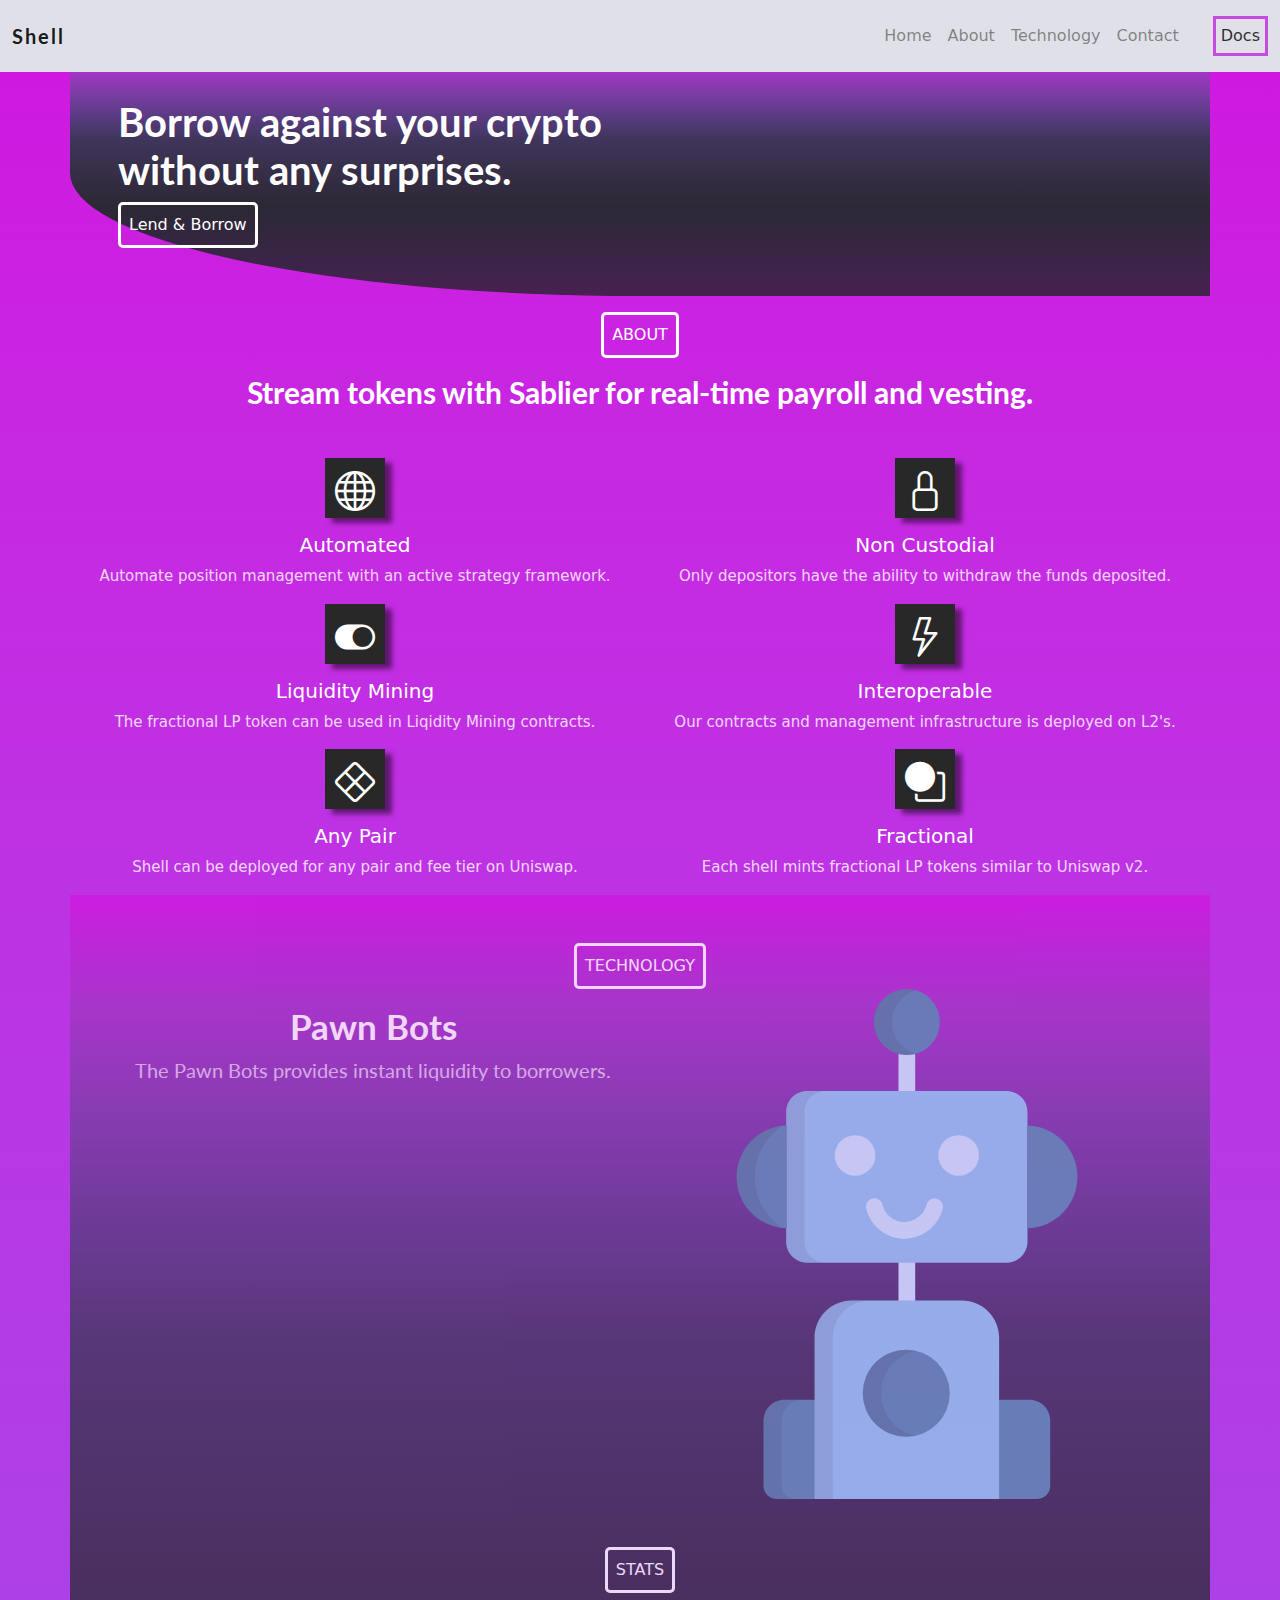
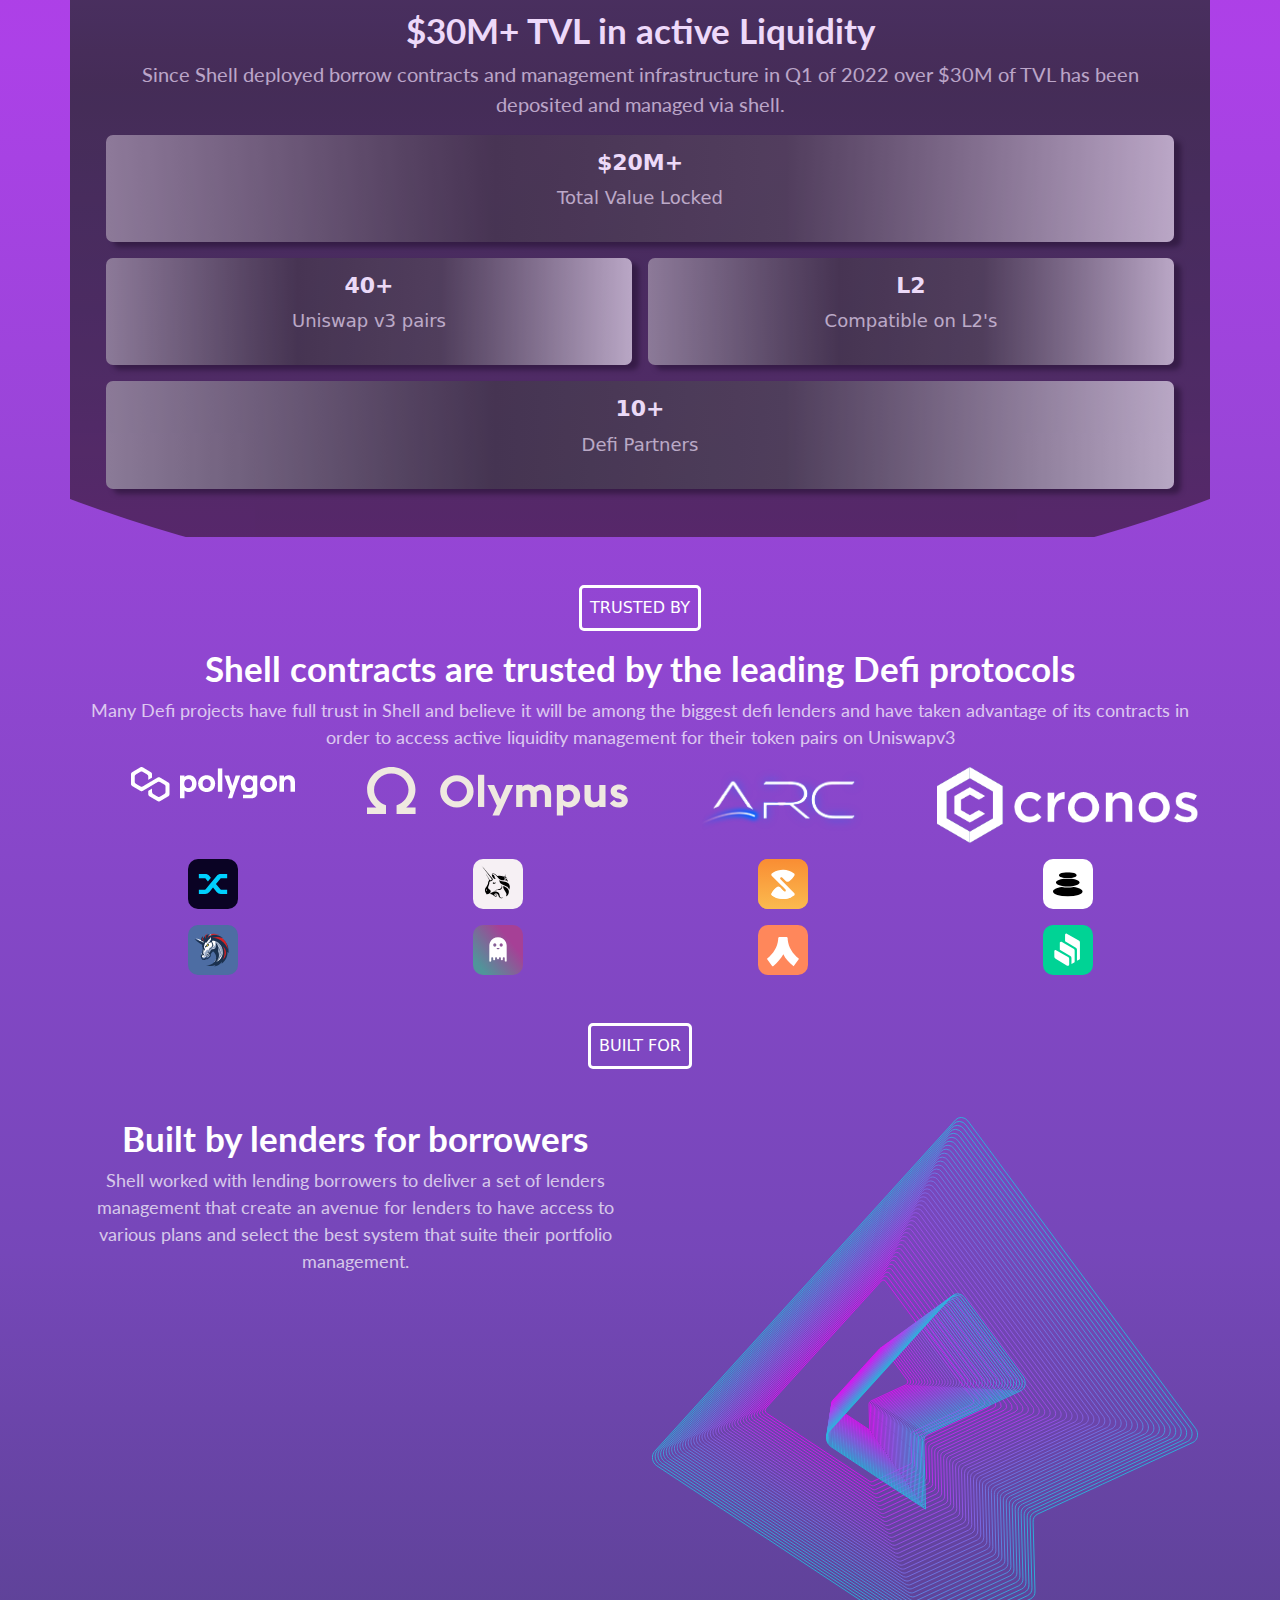
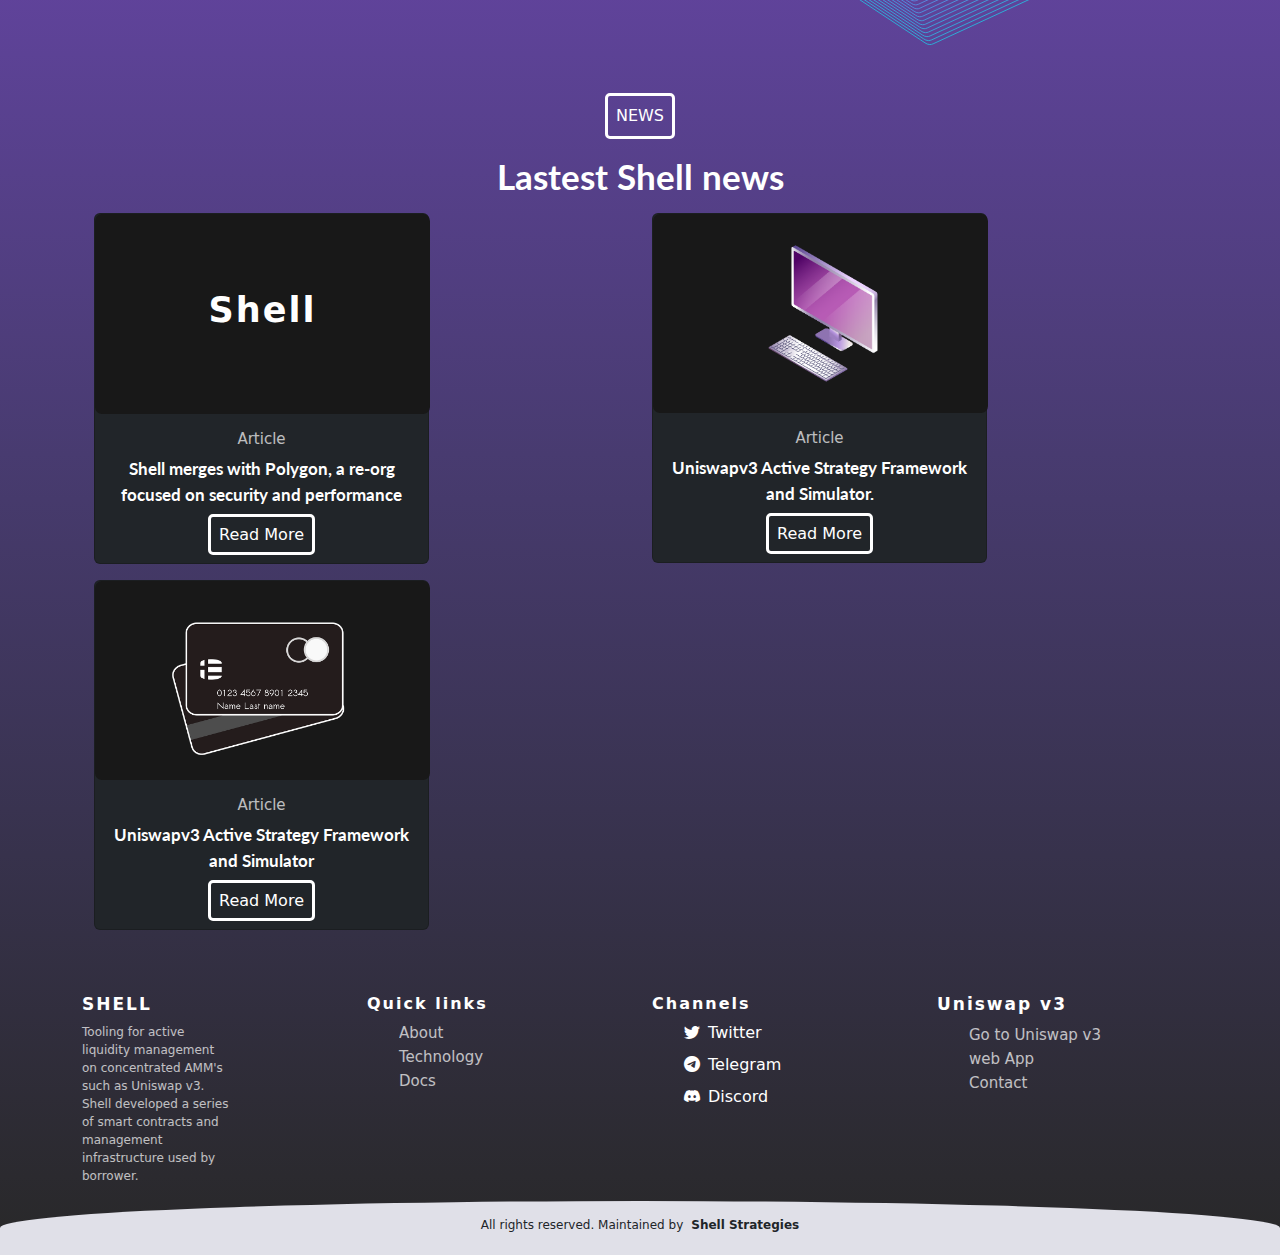
==== index.html @ eef8bdf0 "Update index.html" ====
<!DOCTYPE html>
<html lang="en">
<head>
  <meta charset="UTF-8">
  <meta http-equiv="X-UA-Compatible" content="IE=Edge">
  <meta name="viewport" content="width=device-width, initial-scale=1">

  <title>Shell</title>
  
  <!-- HTML -->
  

  <!-- Custom Styles -->
  <link rel="stylesheet" href="style.css">
  
  <link rel="stylesheet" href="bootstrap-css/bootstrap.css">
  
    <link rel="stylesheet" href="https://cdn.jsdelivr.net/npm/bootstrap-icons@1.3.0/font/bootstrap-icons.css">
  
</head>

<body>
  <!--===header===-->
  <header>
    <nav class="navbar navbar-light navbar-expand-md py-3 fixed-top" style="background-color:#E0E0E8;">
  <div class="container-fluid">
    <a class="navbar-brand" href="#">Shell</a>
    
    <button class="navbar-toggler"
    type="button" 
    data-bs-toggle="offcanvas" 
    data-bs-target="#offcanvasNavbar">
      <span class="navbar-toggler-icon"></span>
    </button>
    
    <div class="offcanvas offcanvas-end" 
    tabindex="-1" 
    id="offcanvasNavbar"
    style="opacity: 0.8;">
      
      <div class="offcanvas-header">
        <h5 class="offcanvas-title navbar-brand" 
        id="offcanvasNavbarLabel">Shell</h5>
        <button type="button" 
        class="btn-close text-reset" 
        data-bs-dismiss="offcanvas">
        </button>
      </div>
      
      <div class="offcanvas-body">
        <ul class="navbar-nav ms-auto">
          <li class="nav-item">
            <a class="nav-link" href="#home">Home</a>
          </li>
          
          <li class="nav-item">
            <a class="nav-link" href="#about">About</a>
          </li>
          
            <li class="nav-item">
            <a class="nav-link" href="#technology">Technology</a>
          </li>
          
            <li class="nav-item">
            <a class="nav-link" href="#contact">Contact</a>
          </li>
          
          <button class="btn">
          <li class="nav-item">
           <button><a href="/shell/docs.html" id="Docs">Docs</a></button>
          </li>
      </div>
    </div>
  </div>
</nav>
  </header>
  
  <!--===main==-->
  <main class="main">
    
    <!--hero section-->
    <section id="home">
  <div class="container p-5 text-white hero-section">
    <div class="row">
     <div class="col-md">
       <h1 class="hero-title">Borrow against your crypto without any surprises.</h1>
       <button class="button1">Lend & Borrow</button>
     </div>
      
      <div class="col-md">
     <img class="img-fluid"src="./images/globe.gif" alt="">
      </div>
    </div>
  </div>
  </section>
  
  <!--about-->
  <section id="about">
    <div class="container mt-3 text-white text-center  about">
      <div class="d-flex align-item-center justify-content-center">
      <button class="button1">ABOUT</button>
      </div>
      <h2 class="about-title mt-3 mb-5">Stream tokens with Sablier for real-time payroll and vesting.</h2>
      
      <div class="row">
        <div class="col icon-holder">
          <div class="icon">
       <i class="bi bi-globe h1"></i>
       </div>
       <h2>Automated</h2>
       <p>Automate position management with an active strategy framework.</p>
        </div>
        
       <div class="col icon-holder">
          <div class="icon">
       <i class="bi bi-lock h1"></i>
       </div>
       <h2>Non Custodial</h2>
       <p>Only depositors have the ability to withdraw the funds deposited.</p>
        </div>
      </div>
      
         <div class="row">
        <div class="col icon-holder">
          <div class="icon">
     <i class="bi bi-toggle-on h1"></i>
       </div>
       
       <h2>Liquidity Mining</h2>
       <p>The fractional LP token can be used in Liqidity Mining contracts.</p>
        </div>
        
       <div class="col icon-holder">
          <div class="icon">
       <i class="bi bi-lightning h1"></i>
       </div>
       <h2>Interoperable</h2>
       <p>Our contracts and management infrastructure is deployed on L2's.</p>
        </div>
      </div>
      
         <div class="row">
        <div class="col icon-holder">
          <div class="icon">
      <i class="bi bi-x-diamond h1"></i>
       </div>
       <h2>Any Pair</h2>
       <p>Shell can be deployed for any pair and fee tier on Uniswap.</p>
        </div>
        
       <div class="col icon-holder">
          <div class="icon">
    <i class="bi bi-circle-square h1"></i>
       </div>
       <h2>Fractional</h2>
       <p>Each shell mints fractional LP tokens similar to Uniswap v2.</p>
        </div>
      </div>
    </div>
  </section>
  
  <!--technology-->
  <section id="technology">
    <div class="container technology text-white text-mt-3 p-5 text-center">
       <div class="d-flex align-item-center justify-content-center">
      <button class="button1">TECHNOLOGY</button>
      </div>
      
      <div class="row d-md-flex align-items-start justify-content-between">
        <div class="col-md mt-3">
      <h2>Pawn Bots</h2>
      <p>The Pawn Bots provides instant liquidity to borrowers.</p>
      </div>
      
      <div class="col-md img-holder">
      <img class="img-fluid img"src="./images/robot-svgrepo-com.svg" alt="">
      </div>
    </div>
    
    <div class="d-flex align-item-center justify-content-center mt-5">
      <button class="button1">STATS</button>
      </div>
      
    <h2 class="text-center pt-3">$30M+ TVL in active Liquidity</h2>
    <p class="text-center stats-detail">Since Shell deployed borrow contracts and management infrastructure in Q1 of 2022 over $30M of TVL has been deposited and managed via shell.</p>
    
    <div class="row text-center">
      <div class="col box mb-3">
       <h3>$20M+</h3> 
       <p>Total Value Locked</p>
      </div>
    </div>
    
       <div class="row">
      <div class="col box me-3">
       <h3>40+</h3> 
       <p>Uniswap v3 pairs</p>
      </div>
      
      <div class="col box">
       <h3>L2</h3> 
       <p>Compatible on L2's</p>
      </div>
    </div>
    
      <div class="row text-center">
      <div class="col box mt-3">
       <h3>10+</h3> 
       <p>Defi Partners</p>
      </div>
    </div>
    </div>
  </section>
  
  <!--trustee section-->
  <section>
     <div class="container text-white text-center sponsor">
           <div class="d-flex align-item-center justify-content-center mt-5 mb-3">
      <button class="button1">TRUSTED BY</button>
      </div>
      
      <h2>Shell contracts are trusted by the leading Defi protocols</h2>
    <p>Many Defi projects have full trust in Shell and believe it will be among the biggest defi lenders and have taken advantage of its contracts in order to access active liquidity management for their token pairs on Uniswapv3</p>
    
    <div class="row d-flex align-items-start justify-content-between line-1"
    style="white-space:nowrap">
      <div class="col">
        <img  class="img-fluid" src="./assets/polygon.png" alt="">
      </div>
      
      <div class="col">
        <img  class="img-fluid" src="./assets/6222303d9950a5468873392c_logo.svg" alt="">
      </div>
      
      <div class="col">
        <img  class="img-fluid" src="./assets/arc-logo.png" alt="">
      </div>
      
      <div class="col">
        <img  class="img-fluid" src="./assets/cronos.png" alt="">
      </div>
    </div>
   
      
  <div class="row d-flex align-items-start justify-content-between mt-3 line-2"
    style="white-space:nowrap">
      <div class="col">
        <img  class="img-fluid" src="./assets2/synthetix.c95bbf04.svg" alt="" style="width: 50px;">
      </div>
      
      <div class="col">
        <img  class="img-fluid" src="./assets2/uniswap.0dd74bdc.svg" alt="" style="width: 50px;">
      </div>
      
      <div class="col">
        <img  class="img-fluid" src="./assets2/sablier.9f9cd144.svg" alt="" style="width:50px;">
      </div>
      
      <div class="col">
        <img src="./assets2/balancer.b8010493.svg" class="img-fluid" alt="" style="width: 50px;">
      </div>
    </div>
   
     <div class="row d-flex align-items-start justify-content-between mt-3 line-3"
    style="white-space:nowrap">
      <div class="col">
        <img  class="img-fluid" src="./assets2/1inch.2ad4a6af.svg" alt="" style="width: 50px;">
      </div>
      
      <div class="col">
        <img  class="img-fluid" src="./assets2/aave.b7379284.svg" alt="" style="width: 50px;">
      </div>
      
      <div class="col">
        <img  class="img-fluid" src="./assets2/argent.a43a08f9.svg" alt="" style="width:50px;">
      </div>
      
      <div class="col">
        <img src="./assets2/compound.05f6a069.svg" class="img-fluid" alt="" style="width: 50px;">
      </div>
    </div>
    </div>
  </section>
  
  <!--built for section-->
  <section>
    <div class="container built text-white text-center">
       <div class="d-flex align-item-center justify-content-center mt-5 mb-3">
      <button class="button1">BUILT FOR</button>
      </div>
      <div class="row mt-5 d-flex align-items-start justify-content-between">
        <div class="col-md">
      <h2> Built by lenders for borrowers</h2>
      <p>Shell worked with lending borrowers to deliver a set of lenders management that create an avenue for lenders to have access to various plans and select the best system that suite their portfolio management.</p>
      </div>
      
      <div class="col-md">
      <img class="img-fluid" src="./images/about.svg" alt="">
    </div>
    </div>
    
       <div class="d-flex align-item-center justify-content-center mt-5">
      <button class="button1">NEWS</button>
      </div>
      
        <h2 class="mt-3 mb-3 text-center">Lastest Shell news</h2>
        
      <div class="row text-center text-white mx-auto">
        
        <div class="col-md">
    <div class="card bg-dark me-3 mb-3">
  <span class="text-center">Shell</span>
  <div class="card-body">
    <h5 class="card-title" style="opacity:0.7; font-size: 15px;">Article</h5>
    <p class="card-text" style="opacity:1; font-weight:bold; font-size: 17px;">Shell merges with Polygon, a re-org focused on security and performance</p>
    <a href="#!" class="button1" style="text-decoration:none; margin-bottom: 10px;">Read More</a>
  </div>
</div>
</div>

<div class="col-md">
<div class="card bg-dark me-3 mb-3">
  <div class="img-holder1">
  <img src="./images/—Pngtree—stereo style desktop computer office_4023579.png" class="card-img-top" alt="Fissure in Sandstone"/>
  </div>
 <div class="card-body">
      <h5 class="card-title" style="opacity:0.7; font-size: 15px;">Article</h5>
      <p class="card-text" style="opacity:1; font-weight:bold; font-size: 17px;">Uniswapv3 Active Strategy Framework and Simulator.</p>
      <a href="#!" class="button1" style="text-decoration:none; margin-bottom: 10px;">Read More</a>
  </div>
</div>
</div>

<div class="col-md">
<div class="card bg-dark me-3 mb-3">
  <div class="img-holder1">
  <img src="./images/pnghut_debit-card-ethereum-credit-cryptocurrency-bitcoin-atm.png" class="card-img-top" alt="Fissure in Sandstone"/>
  </div>
 <div class="card-body">
      <h5 class="card-title" style="opacity:0.7; font-size: 15px;">Article</h5>
      <p class="card-text" style="opacity:1; font-weight:bold; font-size: 17px;">Uniswapv3 Active Strategy Framework and Simulator</p>
      <a href="#!" class="button1" style="text-decoration:none; margin-bottom: 10px;">Read More</a>
  </div>
</div>
</div>
</div>
    </div>
  </section>
  
  <!--contact-->
 <section>
   <div class="container mt-5 contact text-white">
   <div class="row d-flex align-items-start justify-content-between"
    style="white-space:nowrap">
     
      <div class="col">
        <h3>SHELL</h3>
        <p>Tooling for active liquidity management on concentrated AMM's such as Uniswap v3.<br>Shell developed a series of smart contracts and management infrastructure used by borrower.</p>
      </div>
      
      <div class="col">
        <h3 id="link-title"> Quick links</h3>
        <ul>
          <li><a href="#about">About</a></li>
            <li><a href="#technology">Technology</a></li>
              <li><a href="/shell/docs.html">Docs</a></li>
        </ul>
      </div>
      
      <div class="col">
        <h3 id="link-title">Channels</h3>
        <ul>
          <li class="mb-2"><i class="bi bi-twitter pe-2"></i>Twitter</li>
        <li class="mb-2"><i class="bi bi-telegram pe-2"></i>Telegram</li>
        <li><i class="bi bi-discord pe-2"></i>Discord</li>
        </ul>
      </div>
      
      <div class="col">
        <h3>Uniswap v3</h3>
        <ul>
          <li><a href="https://app.uniswap.org/">Go to Uniswap v3</a></li>
          <li><a href="/shell/index.html">web App</a></li>
          <li><a href="#contact">Contact</a></li>
        </ul>
      </div>
    </div>
    </div>
   </section>
 
 <!--footer-->
 <footer>
   <div class="container-fluid pattern">
     <div class="pattern-details">
     <p>All rights reserved. Maintained by<strong class="ps-2">Shell Strategies</strong></p>
   </div>
   </div>
 </footer>
  
  
  </main>
  <!-- Project -->
  <script src="bootstrap-js/bootstrap.js"></script>
</body>
</html>
---- style.css ----
@import url('https://fonts.googleapis.com/css2?family=Lato:wght@100;300;400;700&family=Poppins:ital,wght@0,200;0,300;0,400;0,500;0,600;0,700;0,800;1,100;1,200;1,300;1,400;1,500;1,600;1,700;1,800&family=Source+Sans+Pro:ital,wght@0,200;0,300;0,400;0,700;1,200;1,300;1,400;1,600;1,700&display=swap');

html, body{
    overflow-x:hidden;
    width:100%;
    margin:0;
    padding:0;
    }

body {
    font-size: 15pt;
    font-family: 'Lato' sans-serif;
}

*{
  margin: 0;
  padding: 0;
  box-sizing: border-box;
}

/*header*/
.navbar-brand{
  font-size: 60px;
  font-weight: bolder;
  font-family: 'Lato';
  letter-spacing: 2px;
  
}

button{
  padding: 5px;
  border: none;
  border:3px solid #C028E0;
  background-color: transparent;
  color: black;
}

button >a{
  color: black;
  text-decoration: none;
}


button:hover{
  background-color: #C028E0;
  color: white;
}

button > a:hover{
  color: white;
}

.main{
  background-image: linear-gradient(to bottom, #d018e0, #c728e2, #be32e4, #b53ae6, #ac41e7, #9945d8, #8747c9, #7647b9, #5c4295, #483b70, #37324c, #282828);
  height: 100%;
  width: 100%;
  margin-top:50px;
}

/*hero-section*/
.hero-section {
 background-image: linear-gradient(to top, #482050, #3f244b, #372644, #31273d, #2c2834, #332c41, #39314e, #40355b, #593b81, #7a3da4, #a236c4, #d018e0);
 border-bottom-left-radius: 50%;
}

.hero-title {
  font-size: 40px;
  font-weight: bolder;
  font-family: 'Lato';
}

.button1{
  padding: 8px;
  border: none;
  border:3px solid white;
  border-radius: 5px;
  background-color: transparent;
  color: white;
}

.button1:hover{
  background-color: #C028E0;
  color: white;
}

/*about*/
.about-title {
  font-size: 30px;
  font-weight: bold;
  font-family: 'Lato';
}

.icon{
  background-color: #282828;
  box-shadow: 7px 5px 5px rgba(0, 0, 0, 0.5);
  height: 60px;
  width: 60px;
  padding: 10px;
  margin: 0 auto;
}

.icon-holder h2{
  font-family: inherit;
  font-size: 20px;
  padding-top: 15px;
}

.icon-holder p{
  font-family: inherit;
  font-size: 15px;
  opacity: 0.8;
}

/*technology*/
.technology{
  background-image: linear-gradient(to top, #482050, #3f244b, #372644, #31273d, #2c2834, #332c41, #39314e, #40355b, #593b81, #7a3da4, #a236c4, #d018e0);
  opacity: 0.8;
  clip-path: ellipse(100% 60% at 50% 45%);
}

.technology h2{
  font-size: 35px;
  font-weight: bold;
  font-family: 'Lato';
}

.technology p{
  font-size: 20px;
  font-weight: 400;
  font-family: 'Lato';
  opacity: 0.7;
} 

.img{
  animation: left-to-right 1s ease-in-out forwards infinite alternate 3s; 
}

@keyframes left-to-right{
  0%{
    transform: translateX(20%);
  }
  50%{
    transform: translateX(20%) translateY(20px);
  }
  
  100%{
    opacity: 0.3;
  }
}

.box{
  background-image: linear-gradient(to right, #888888, #717171, #5b5b5b, #454545, #313131, #353535, #393939, #3d3d3d, #5b5b5b, #7b7b7b, #9d9d9d, #c0c0c0);
  padding:15px;
  width: 150px;
  text-align: center;
  border-radius: 7px;
  box-shadow: 7px 5px 5px rgba(0, 0, 0, 0.5)
}

.box h3{
  font-size: 22px;
  font-family: inherit;
  font-weight: bold;
}

.box p{
  font-size: 18px;
  font-family: inherit;
  font-weight: 400;
}

.stats-detail{
  font-size: 18px;
  opacity: 0.7;
  font-weight: 400;
  font-family: inherit;
}

/*sponsors*/
.sponsor h2{
  font-size: 35px;
  font-weight: bold;
  font-family: 'Lato';
}

.sponsor p{
  font-size: 18px;
  font-weight: 400;
  font-family: 'Lato';
  opacity: 0.7;
}

.line-1 {
  animation: text 1s ease-in forwards infinite alternate-reverse 3s; 
}

@keyframes text{
  0%{
    transform: translateX(-20%);
  }
 
  100%{
    opacity: 0.3;
    transform: translateX(-25px);
  }
}


.line-2 {
  animation: text 1s ease-out forwards infinite alternate 3s; 
}

@keyframes text{
  0%{
    transform: translateX(-25px);
  }
  
  100%{
    opacity: 0.3;
    transform: translateX(-20%);
  }
}


.line-3 {
  animation: text 1s ease-in forwards infinite alternate-reverse 3s; 
}

@keyframes text{
  0%{
    transform: translateX(-20%);
  }
 
  100%{
    opacity: 0.3;
    transform: translateX(-25px);
  }
}


/*built for*/
.built h2{
  font-size: 35px;
  font-weight: bold;
  font-family: 'Lato';
}

.built p{
  font-size: 18px;
  font-weight: 400;
  font-family: 'Lato';
  opacity: 0.7;
}
.built span{
   width: 335px;
   height: 200px;
   background-color: #181818;
   margin: 0 auto;
   border-radius: 7px;
   padding-top: 70px;
   font-size: 35px;
   font-family: inherit;
   font-weight: bold;
   letter-spacing: 2px;
}

.img-holder1 {
  width: 335px;
   background-color: #181818;
   margin: 0 auto;
   border-radius: 7px;
}

.img-holder1 img{
  width: 199px;
}

.card{
    width:335px;
    }

/*contact*/
.contact h3{
  font-size: 17px;
   font-family: inherit;
   font-weight: bold;
   letter-spacing: 2px;
}

.contact p{
  font-size: 12px;
   font-family: inherit;
   font-weight: 400;
   width: 150px;
   word-wrap: break-all;
   white-space: normal;
   opacity: 0.7;
}

#link-title {
   font-size: 16px;
   font-family: inherit;
   font-weight: bold;
}

.contact ul{
  list-style: none;
}

.contact a{
  text-decoration: none;
  font-size: 15px;
  color: white;
  opacity: 0.7;
}

/*footer*/
.pattern{
  background-color: #E0E0E8;
  padding: 5px;
border-top-left-radius: 50%;
border-top-right-radius: 50%;
}
.pattern-details p{
  font-size: 12px;
  text-align: center;
  padding-top: 10px;
}


@media only screen and (max-width: 768px){
    html, body{
        overflow-x:hidden;
        margin:0;
        width:100%;
        padding:0;
     
        }
    
  .icon-holder p{
  font-family: inherit;
  font-size: 13px;
  opacity: 0.8;
}
.built span{
   width: 360px;
   height: 200px;
   background-color: #181818;
   margin: 0 auto;
   border-radius: 7px;
   padding-top: 70px;
   font-size: 35px;
   font-family: inherit;
   font-weight: bold;
   letter-spacing: 2px;
}

.img-holder1 {
  width: 360px;
   background-color: #181818;
   margin: 0 auto;
   border-radius: 7px;
}
    .card{
        width:360px;
        }

.contact p{
  font-size: 10px;
   font-family: inherit;
   font-weight: 400;
   width: 150px;
   word-wrap: break-all;
   white-space: normal;
   opacity: 0.7;
}

.contact a{
  text-decoration: none;
  font-size: 12px;
  color: white;
  opacity: 0.7;
}
}
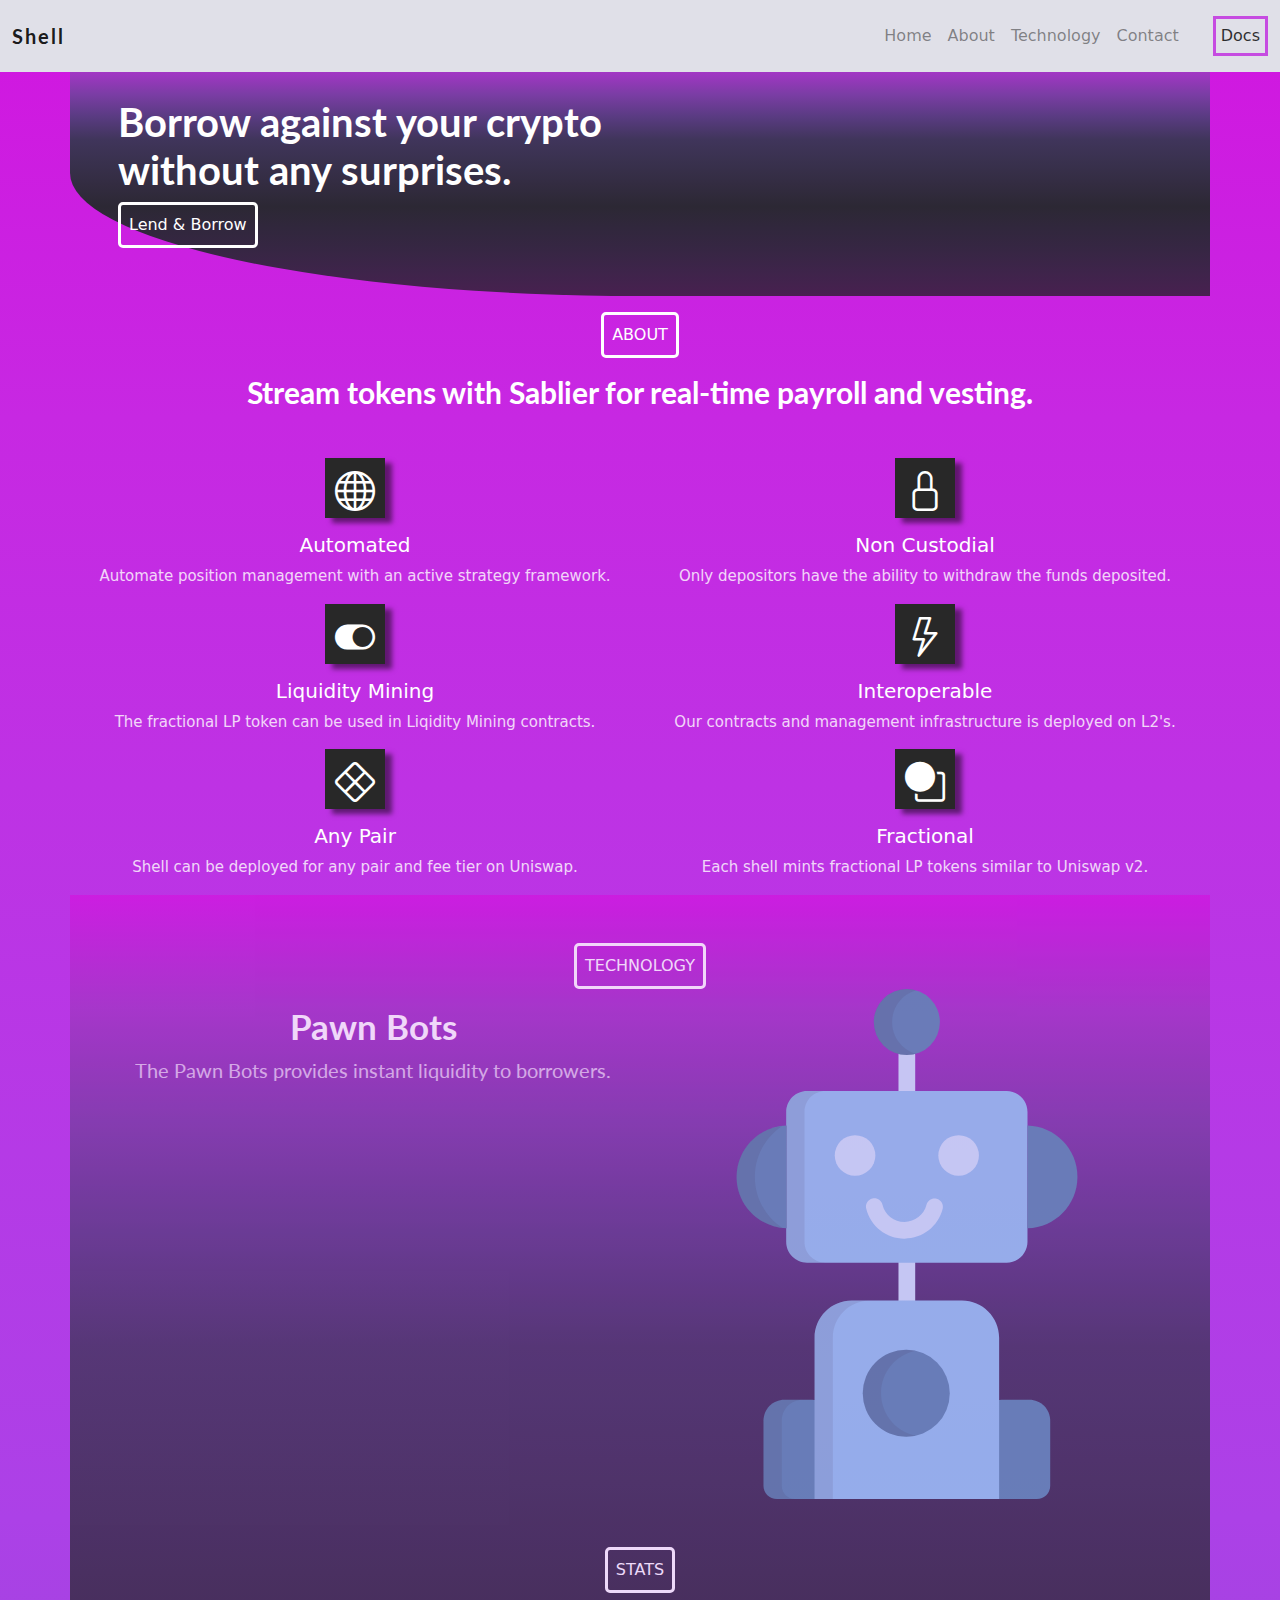
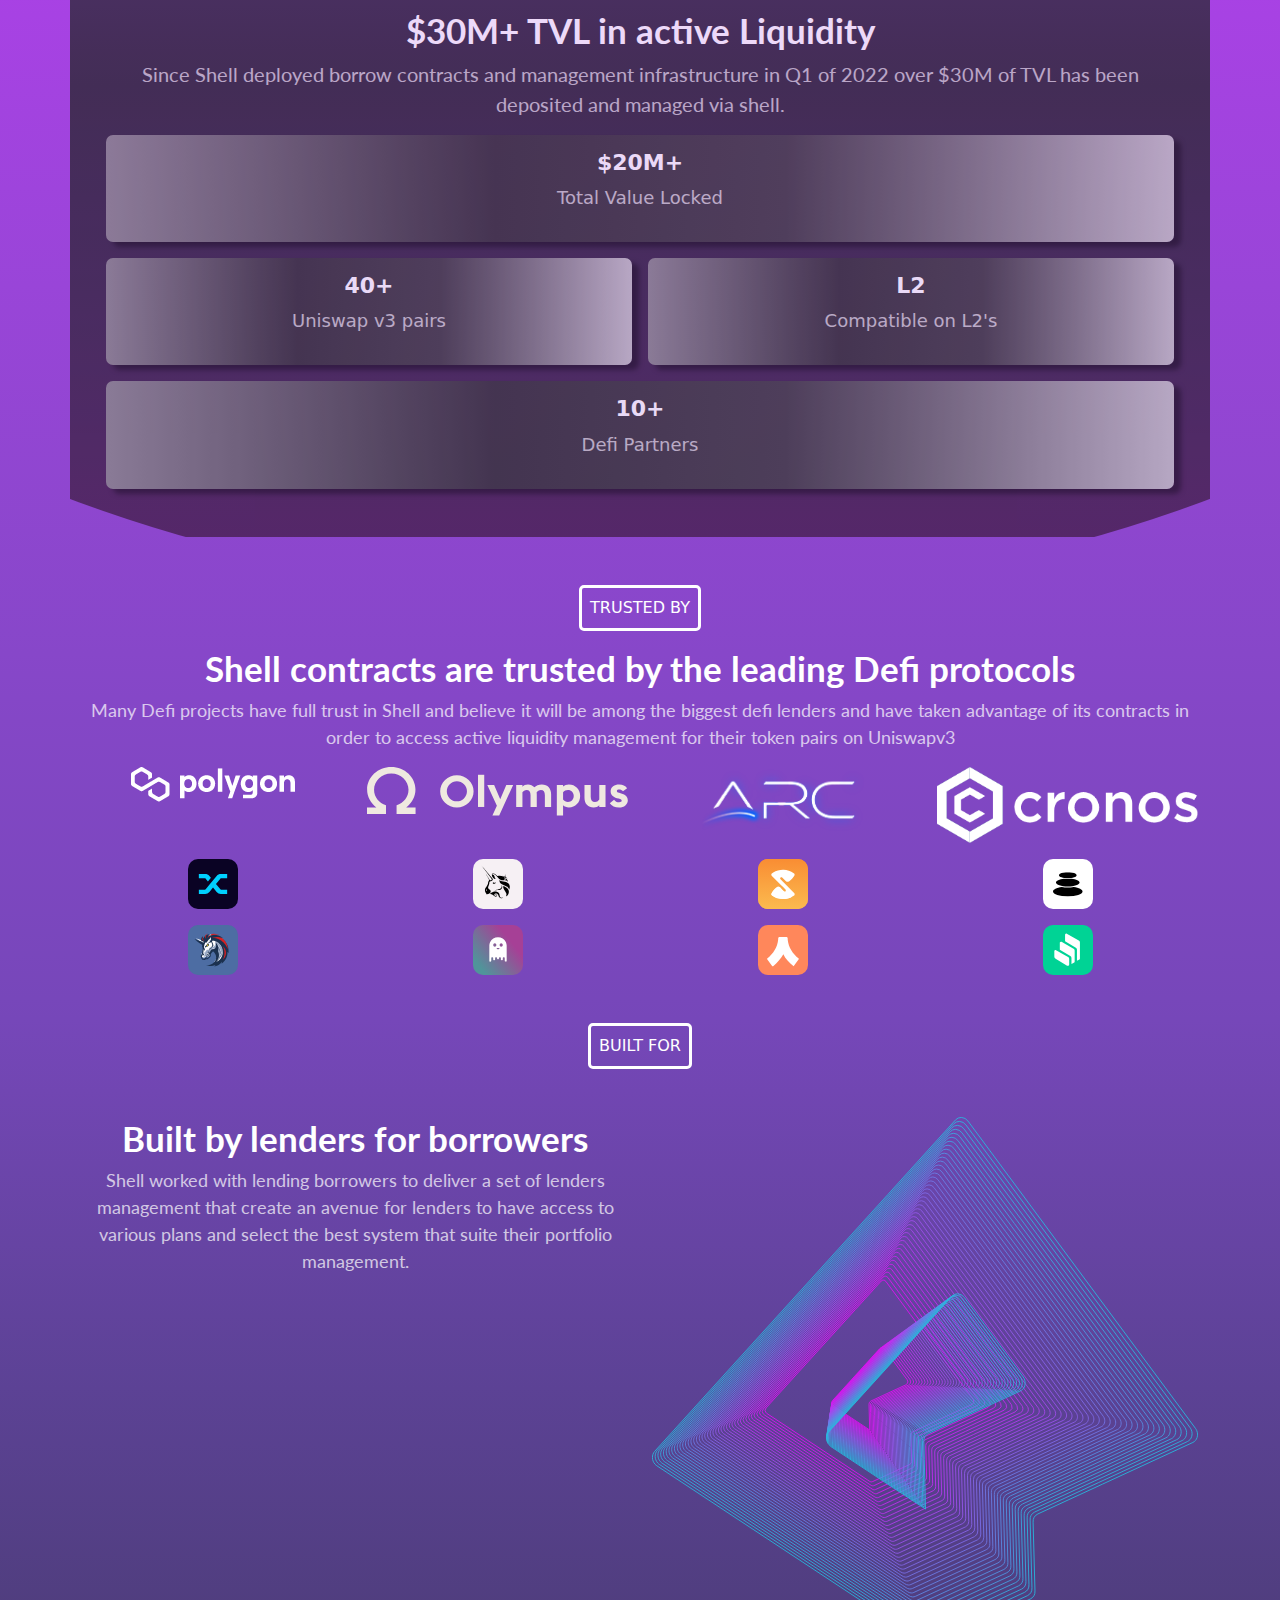
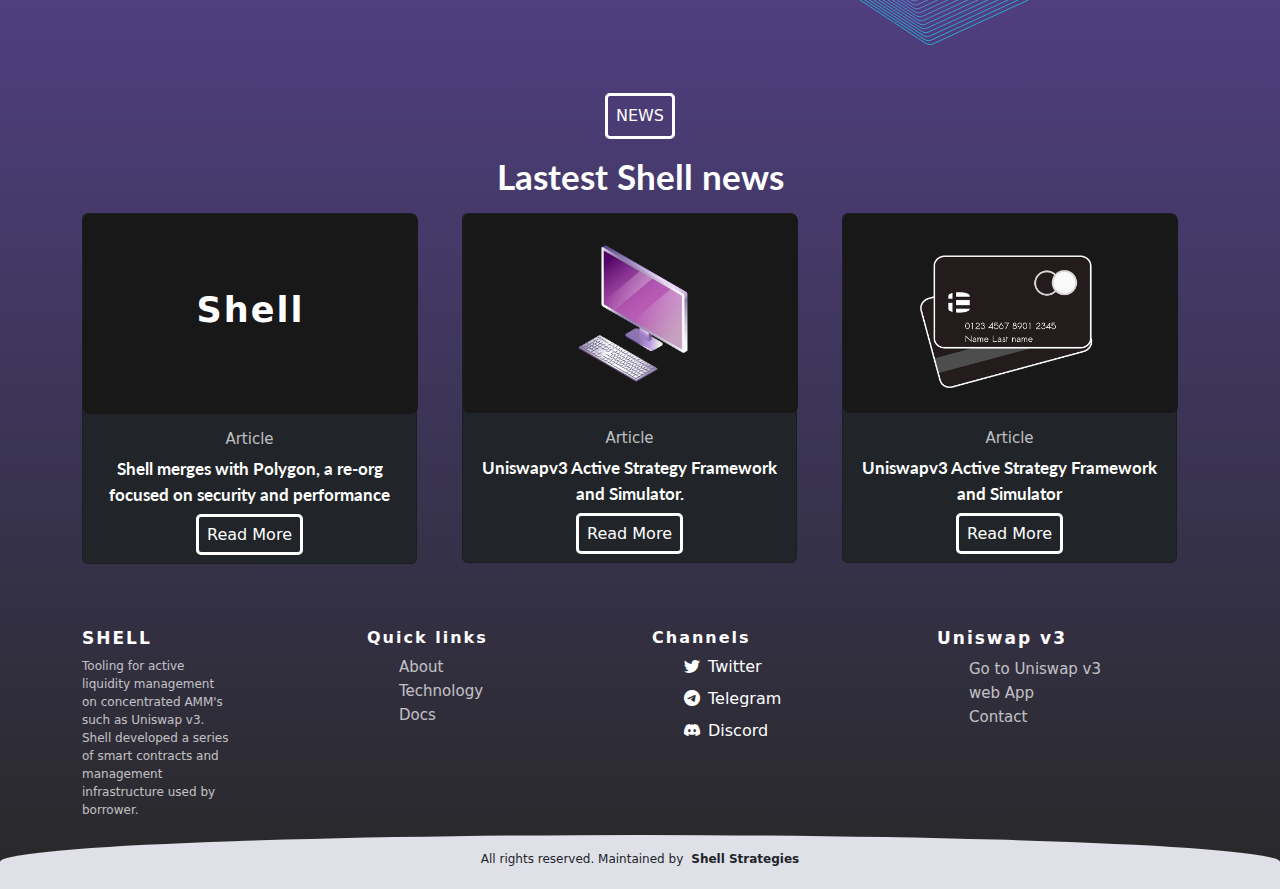
==== commit da1ac456: "Update index.html" ====
--- a/index.html
+++ b/index.html
@@ -305,7 +305,8 @@
       
         <h2 class="mt-3 mb-3 text-center">Lastest Shell news</h2>
         
-      <div class="row text-center text-white mx-auto">
+      <div class="row text-center text-white"
+           id="card-holder">
         
         <div class="col-md">
     <div class="card bg-dark me-3 mb-3">
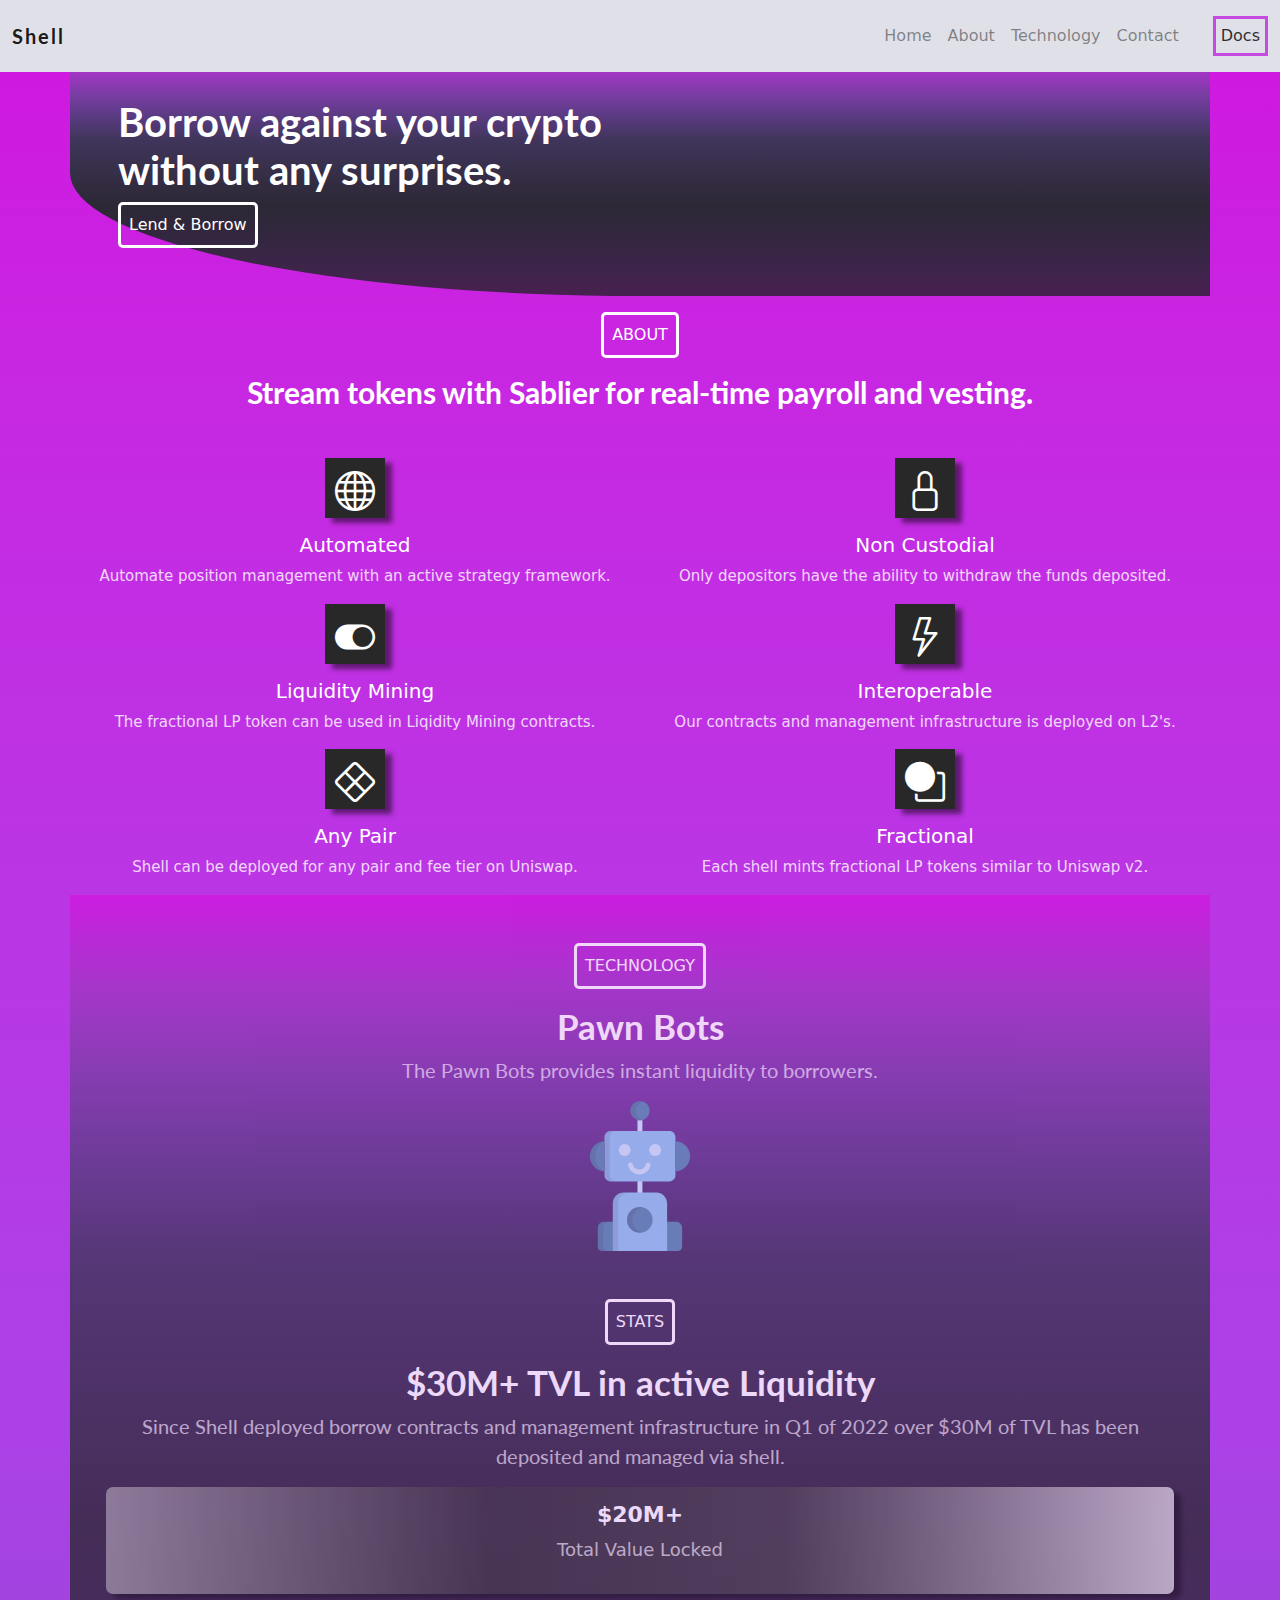
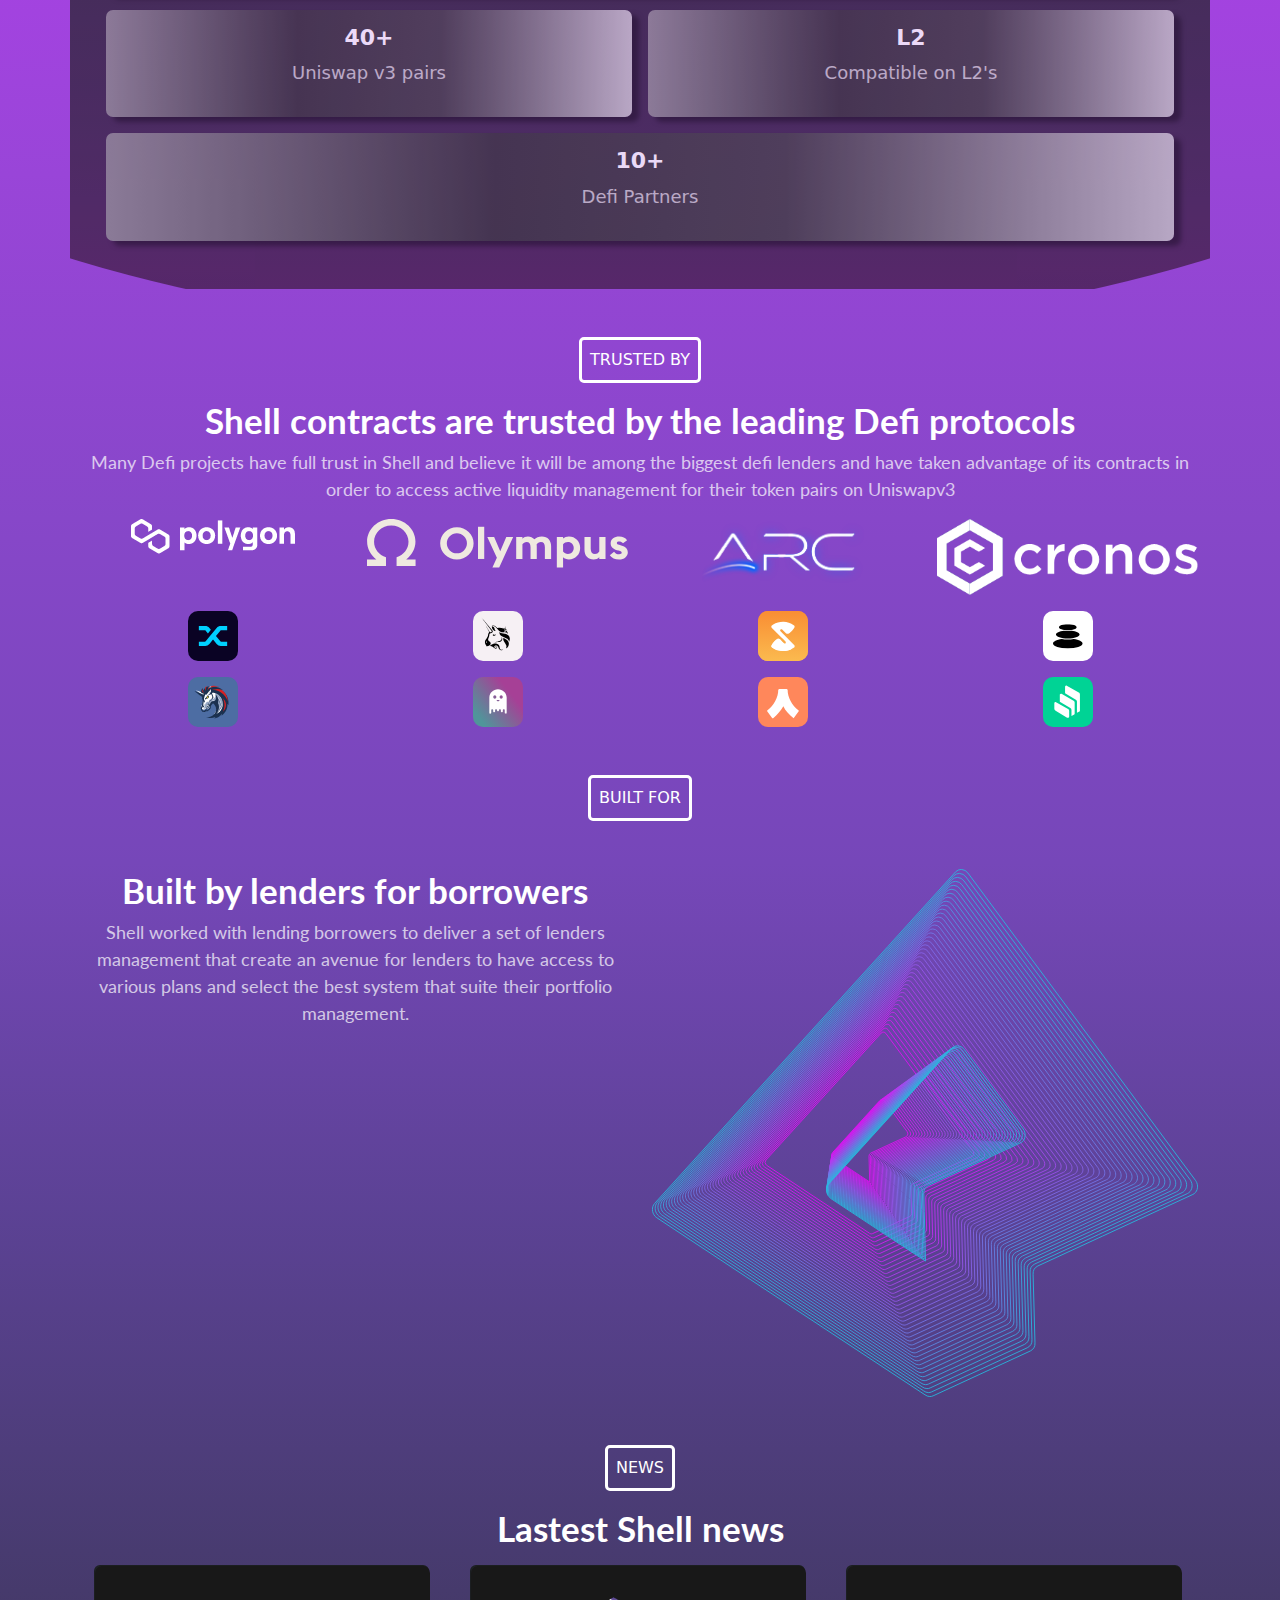
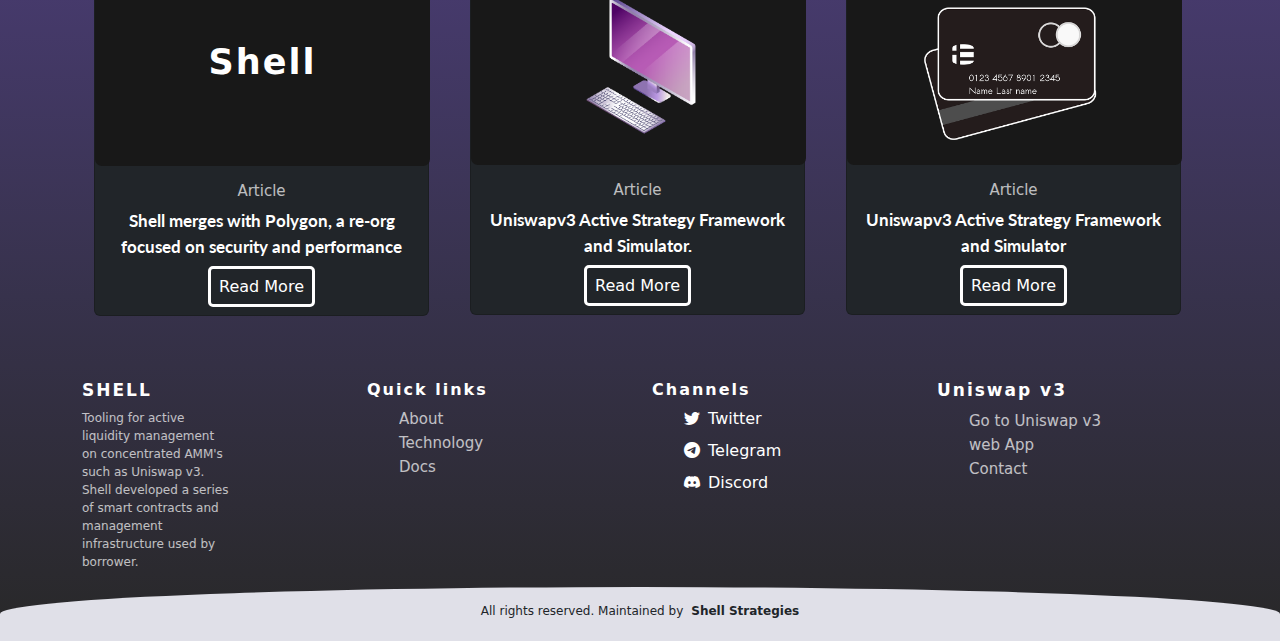
==== commit ee3cd6d2: "Update index.html" ====
--- a/index.html
+++ b/index.html
@@ -166,16 +166,17 @@
       <button class="button1">TECHNOLOGY</button>
       </div>
       
-      <div class="row d-md-flex align-items-start justify-content-between">
+    
         <div class="col-md mt-3">
       <h2>Pawn Bots</h2>
       <p>The Pawn Bots provides instant liquidity to borrowers.</p>
       </div>
       
       <div class="col-md img-holder">
-      <img class="img-fluid img"src="./images/robot-svgrepo-com.svg" alt="">
-      </div>
-    </div>
+      <img class="img-fluid img"src="./images/robot-svgrepo-com.svg" alt=""
+         style="width:150px;">
+      </div>
+   
     
     <div class="d-flex align-item-center justify-content-center mt-5">
       <button class="button1">STATS</button>
--- a/style.css
+++ b/style.css
@@ -278,6 +278,12 @@
 .card{
     width:335px;
     }
+
+#card-holder{
+
+ margin-left: 160px;
+
+}
 
 /*contact*/
 .contact h3{
@@ -365,6 +371,11 @@
         width:360px;
         }
 
+    #card-holder{
+
+ margin-left: 0;
+
+}
 .contact p{
   font-size: 10px;
    font-family: inherit;
@@ -382,3 +393,13 @@
   opacity: 0.7;
 }
 }
+
+@media only screen and (min-width: 1280px) and (orientation : landscape) {
+
+  #card-holder{
+
+ margin-left:0;
+
+}
+
+}
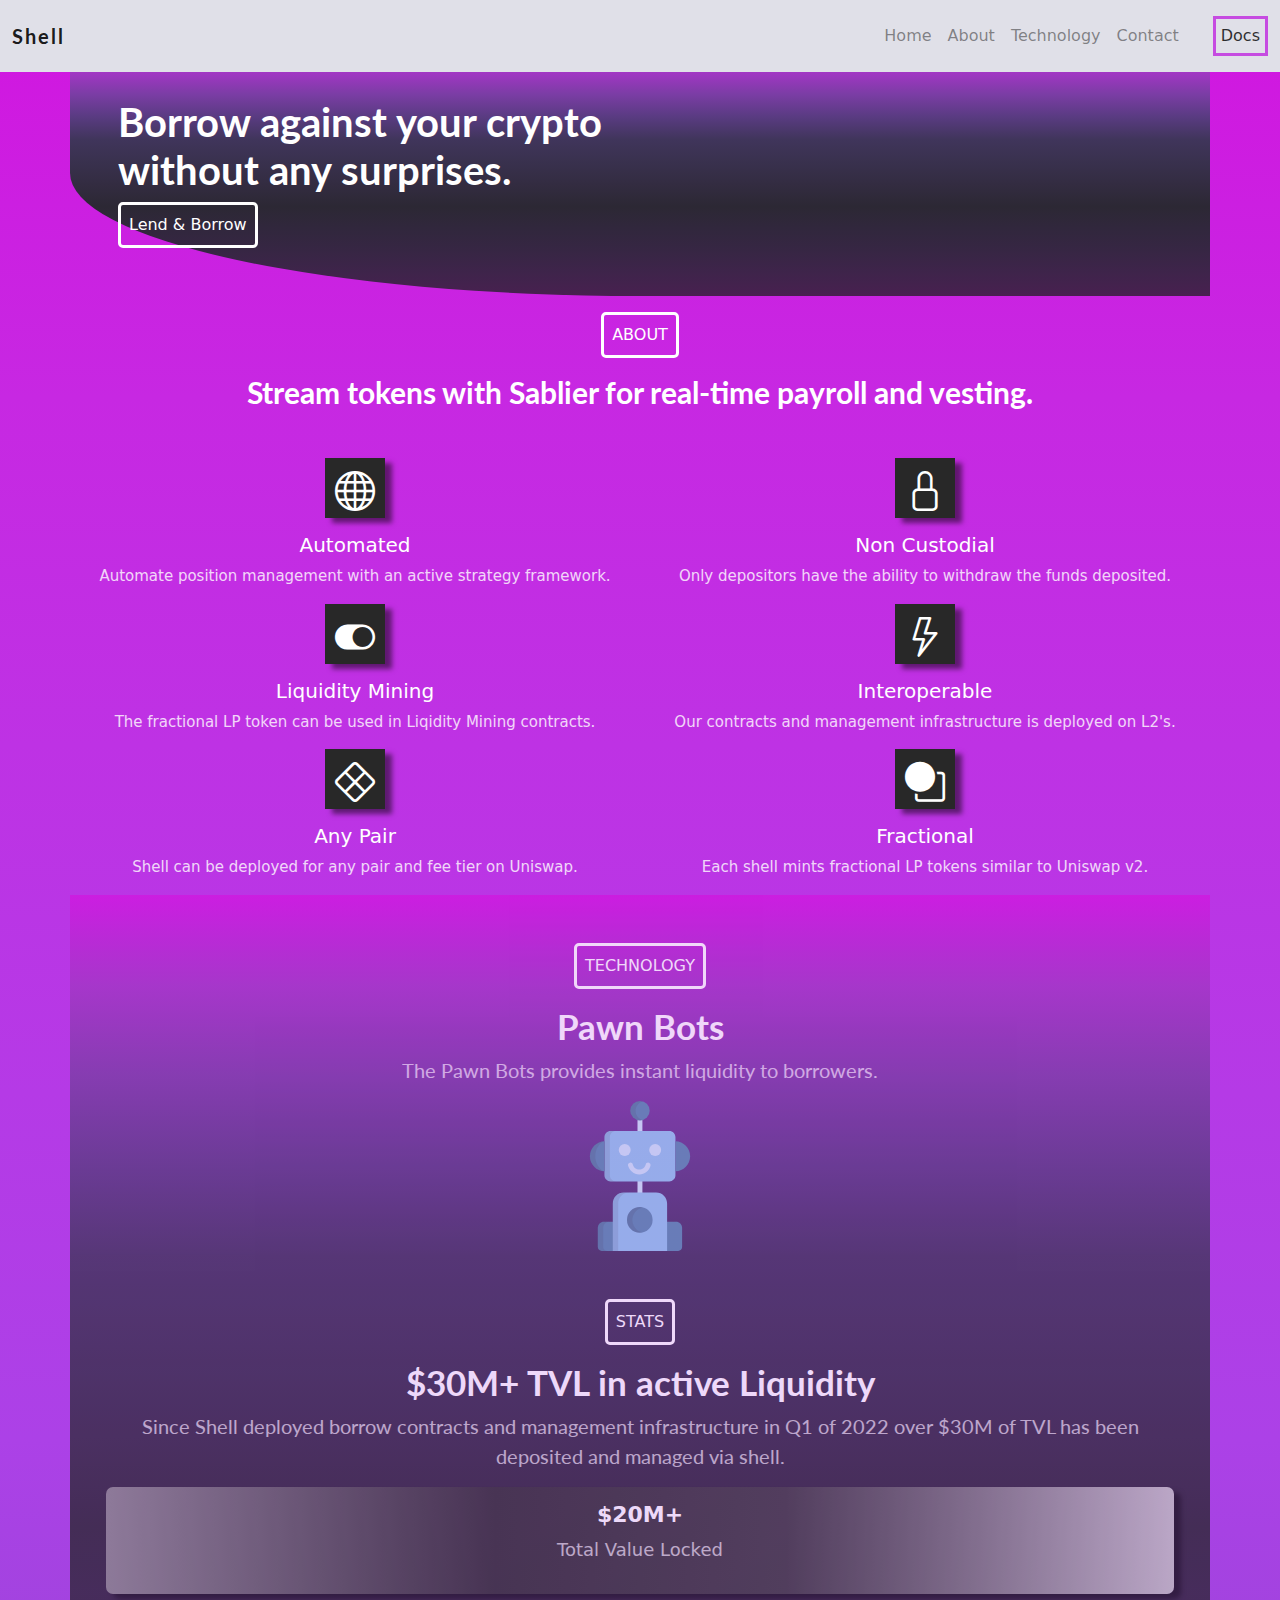
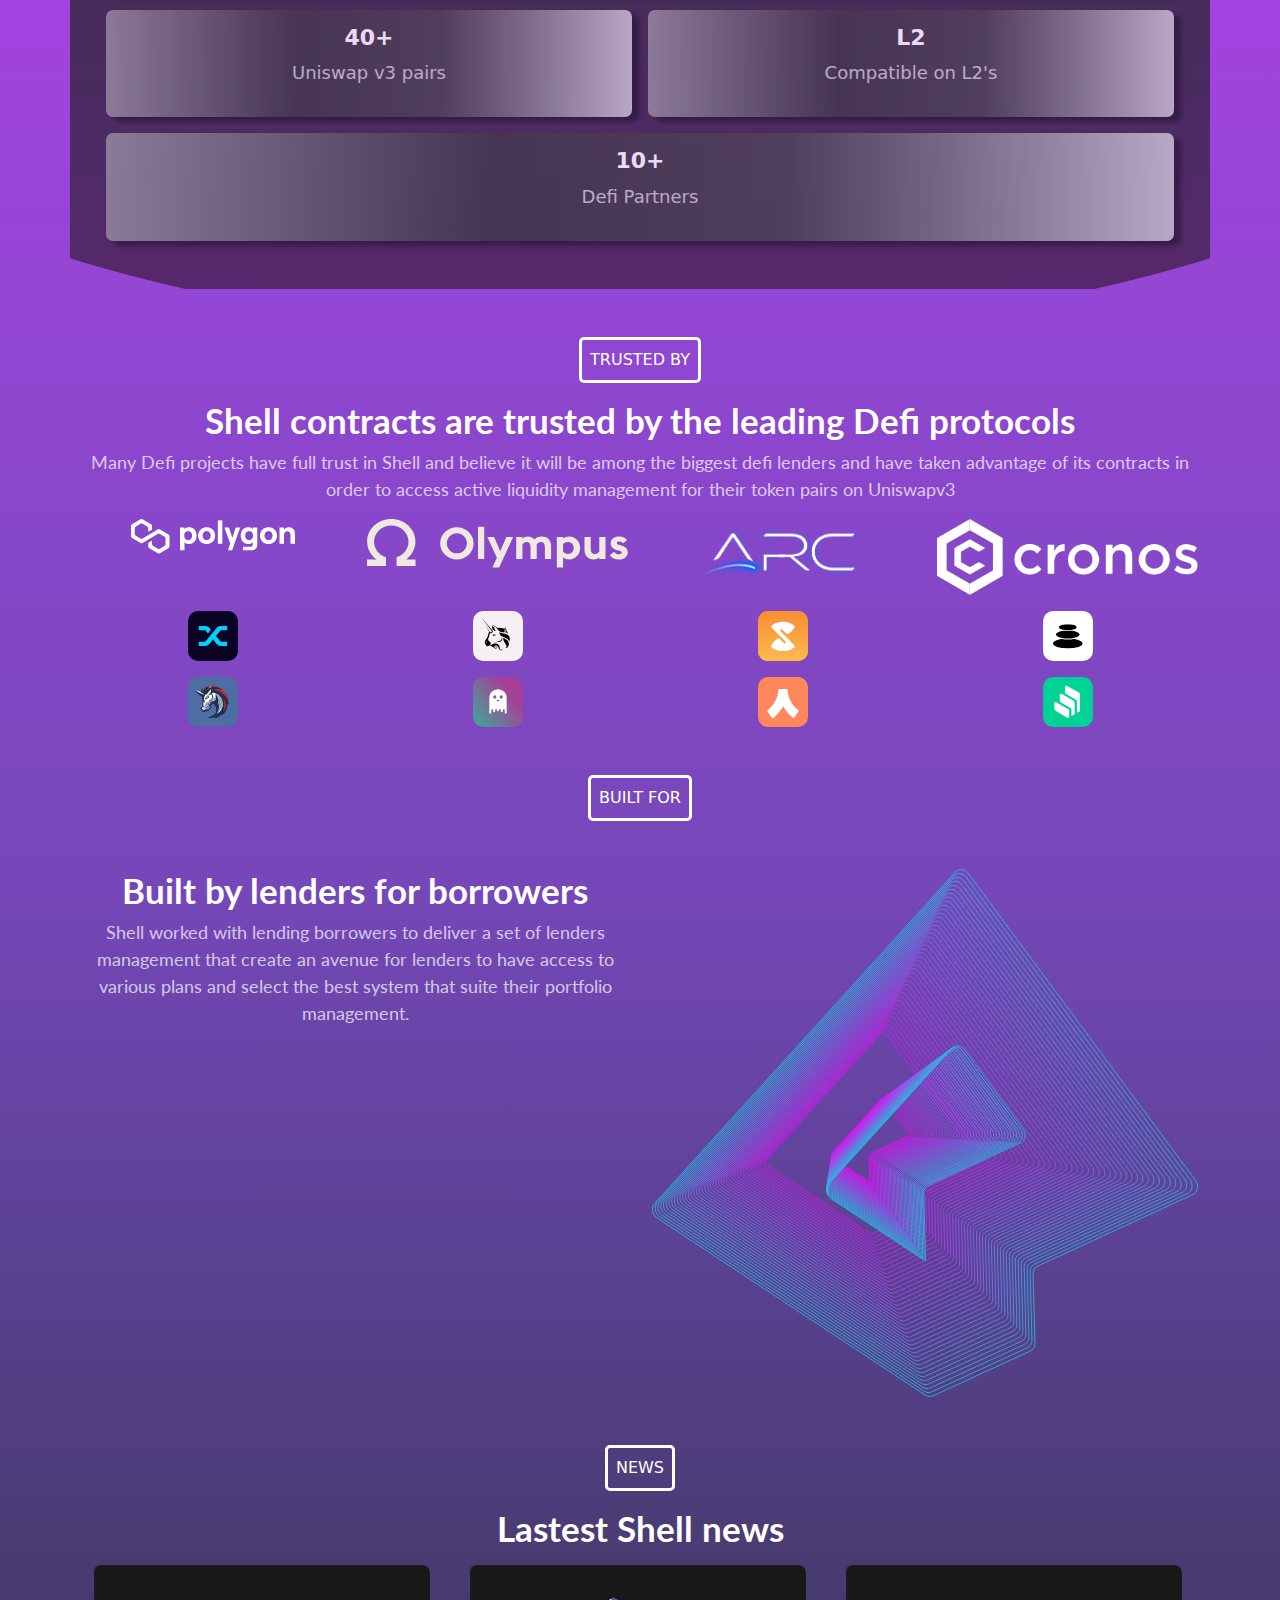
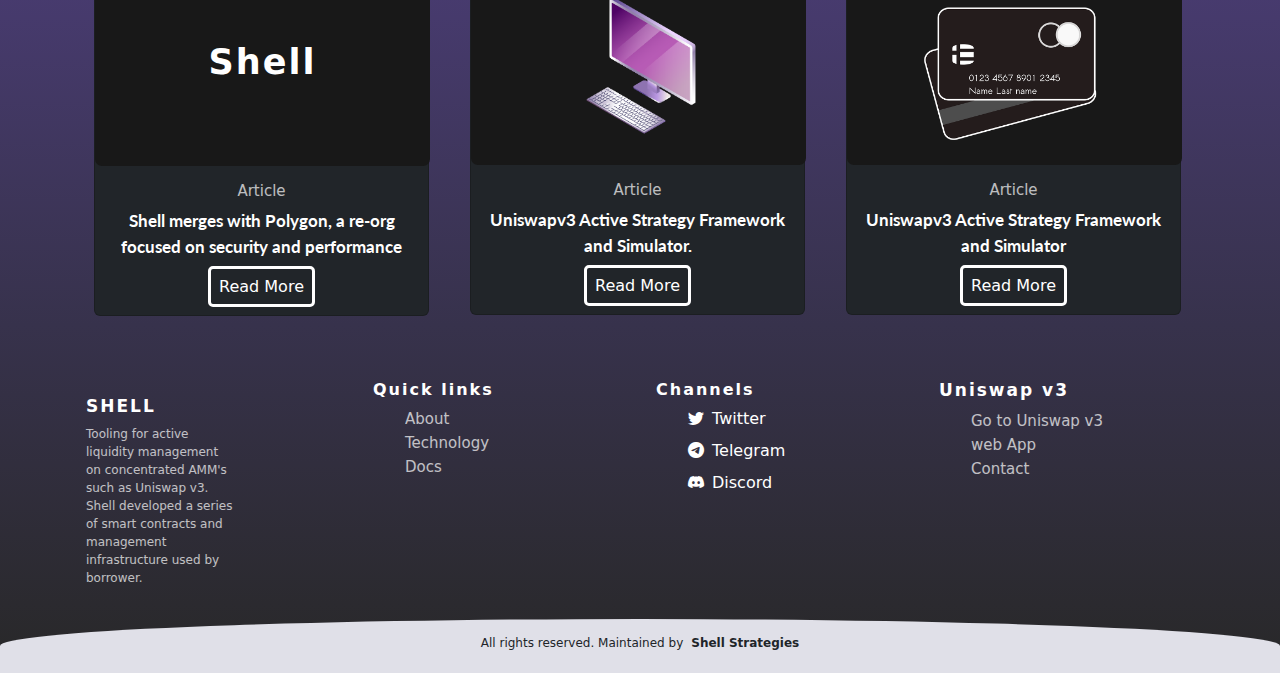
==== commit 3563916e: "Update index.html" ====
--- a/index.html
+++ b/index.html
@@ -295,7 +295,7 @@
       <p>Shell worked with lending borrowers to deliver a set of lenders management that create an avenue for lenders to have access to various plans and select the best system that suite their portfolio management.</p>
       </div>
       
-      <div class="col-md">
+      <div class="col-md fade-img">
       <img class="img-fluid" src="./images/about.svg" alt="">
     </div>
     </div>
@@ -355,7 +355,7 @@
    <div class="row d-flex align-items-start justify-content-between"
     style="white-space:nowrap">
      
-      <div class="col">
+      <div class="col p-3">
         <h3>SHELL</h3>
         <p>Tooling for active liquidity management on concentrated AMM's such as Uniswap v3.<br>Shell developed a series of smart contracts and management infrastructure used by borrower.</p>
       </div>
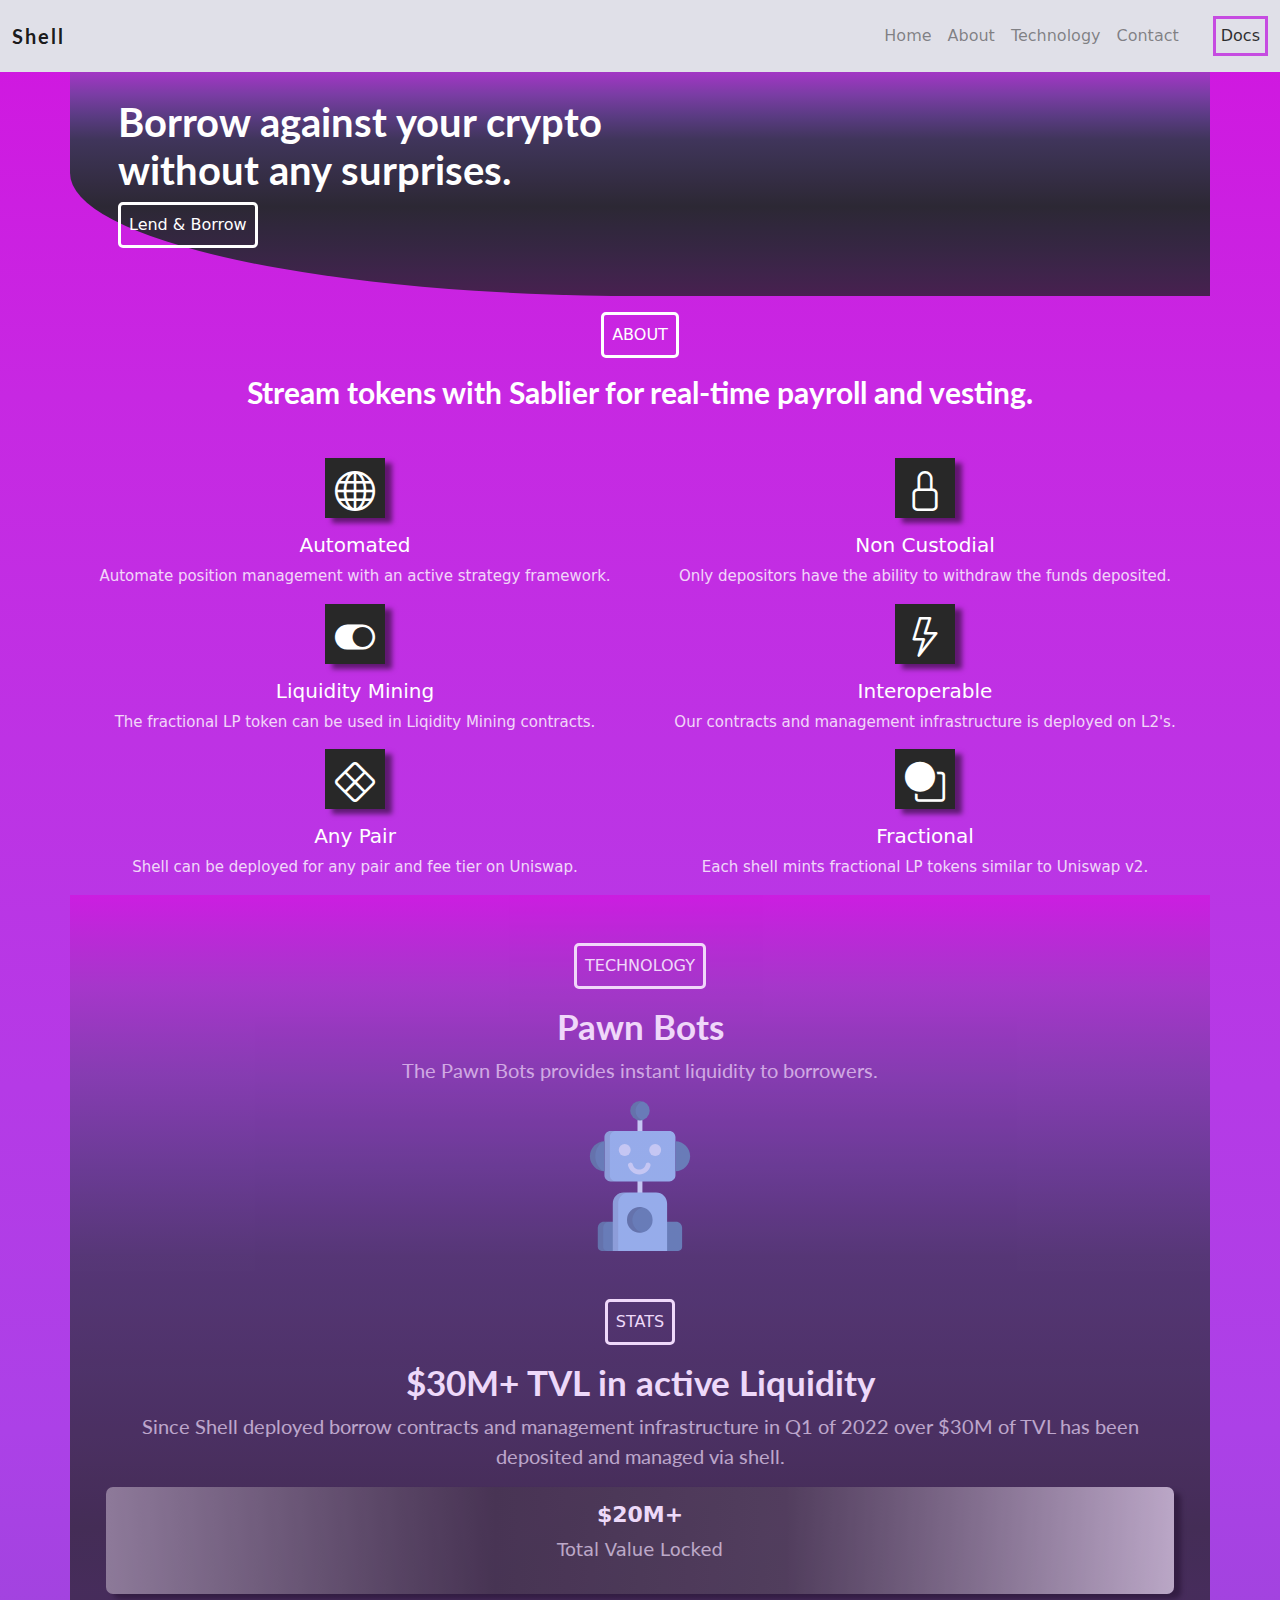
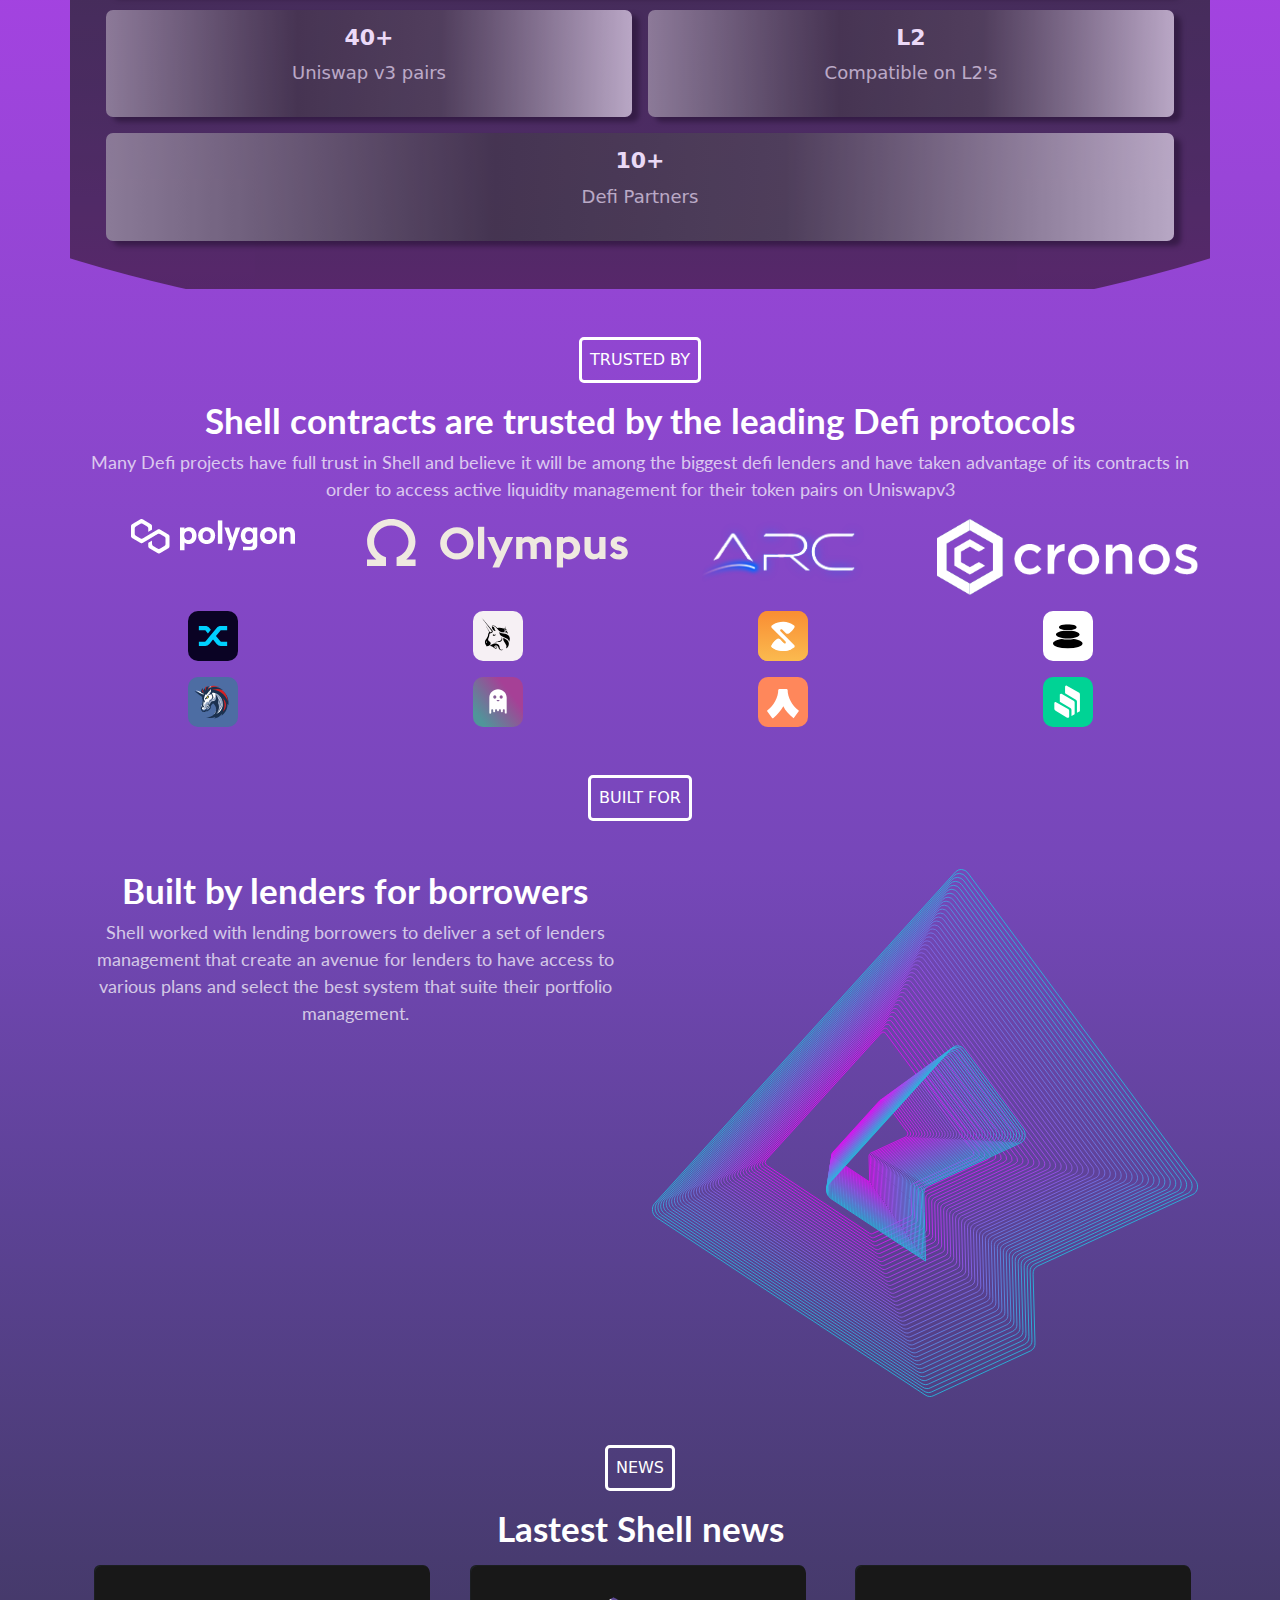
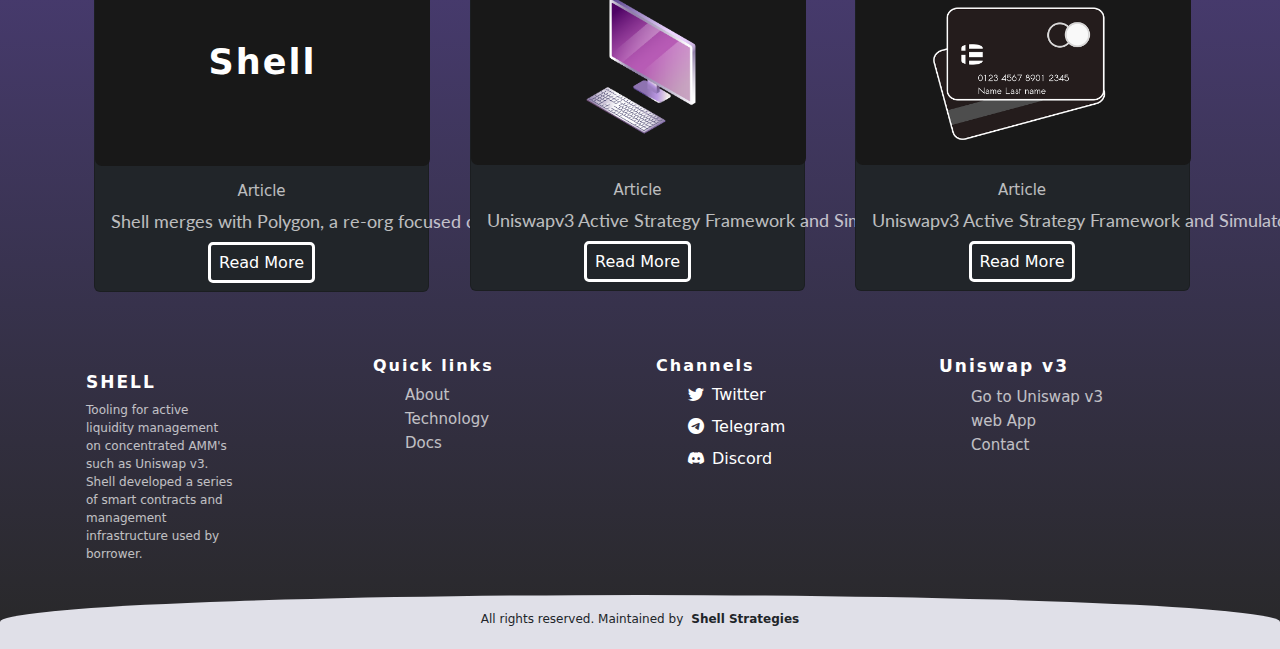
==== commit 2846795f: "Update index.html" ====
--- a/index.html
+++ b/index.html
@@ -307,40 +307,41 @@
         <h2 class="mt-3 mb-3 text-center">Lastest Shell news</h2>
         
       <div class="row text-center text-white"
-           id="card-holder">
+           id="card-holder"
+             style="white-space:nowrap;">
         
-        <div class="col-md">
+        <div class="col">
     <div class="card bg-dark me-3 mb-3">
   <span class="text-center">Shell</span>
   <div class="card-body">
     <h5 class="card-title" style="opacity:0.7; font-size: 15px;">Article</h5>
-    <p class="card-text" style="opacity:1; font-weight:bold; font-size: 17px;">Shell merges with Polygon, a re-org focused on security and performance</p>
+    <p class="card-text" id="card-text">Shell merges with Polygon, a re-org focused on security and performance</p>
     <a href="#!" class="button1" style="text-decoration:none; margin-bottom: 10px;">Read More</a>
   </div>
 </div>
 </div>
 
-<div class="col-md">
+<div class="col">
 <div class="card bg-dark me-3 mb-3">
   <div class="img-holder1">
   <img src="./images/—Pngtree—stereo style desktop computer office_4023579.png" class="card-img-top" alt="Fissure in Sandstone"/>
   </div>
  <div class="card-body">
       <h5 class="card-title" style="opacity:0.7; font-size: 15px;">Article</h5>
-      <p class="card-text" style="opacity:1; font-weight:bold; font-size: 17px;">Uniswapv3 Active Strategy Framework and Simulator.</p>
+      <p class="card-text" id="card-text">Uniswapv3 Active Strategy Framework and Simulator.</p>
       <a href="#!" class="button1" style="text-decoration:none; margin-bottom: 10px;">Read More</a>
   </div>
 </div>
 </div>
 
-<div class="col-md">
-<div class="card bg-dark me-3 mb-3">
+<div class="col">
+<div class="card bg-dark mx-auto">
   <div class="img-holder1">
   <img src="./images/pnghut_debit-card-ethereum-credit-cryptocurrency-bitcoin-atm.png" class="card-img-top" alt="Fissure in Sandstone"/>
   </div>
  <div class="card-body">
       <h5 class="card-title" style="opacity:0.7; font-size: 15px;">Article</h5>
-      <p class="card-text" style="opacity:1; font-weight:bold; font-size: 17px;">Uniswapv3 Active Strategy Framework and Simulator</p>
+      <p class="card-text" id="card-text">Uniswapv3 Active Strategy Framework and Simulator</p>
       <a href="#!" class="button1" style="text-decoration:none; margin-bottom: 10px;">Read More</a>
   </div>
 </div>
--- a/style.css
+++ b/style.css
@@ -239,6 +239,7 @@
 
 
 /*built for*/
+
 .built h2{
   font-size: 35px;
   font-weight: bold;
@@ -284,6 +285,24 @@
  margin-left: 160px;
 
 }
+
+.fade-img img{ 
+animation: fade-img 1s ease-in forwards infinite alternate 3s; 
+}
+@keyframes fade-img{
+0%{
+opacity:1;
+}
+
+ 50%{ 
+opacity:0.5;
+ }
+ 
+100%{
+ opacity: 0.4; 
+}
+}
+
 
 /*contact*/
 .contact h3{
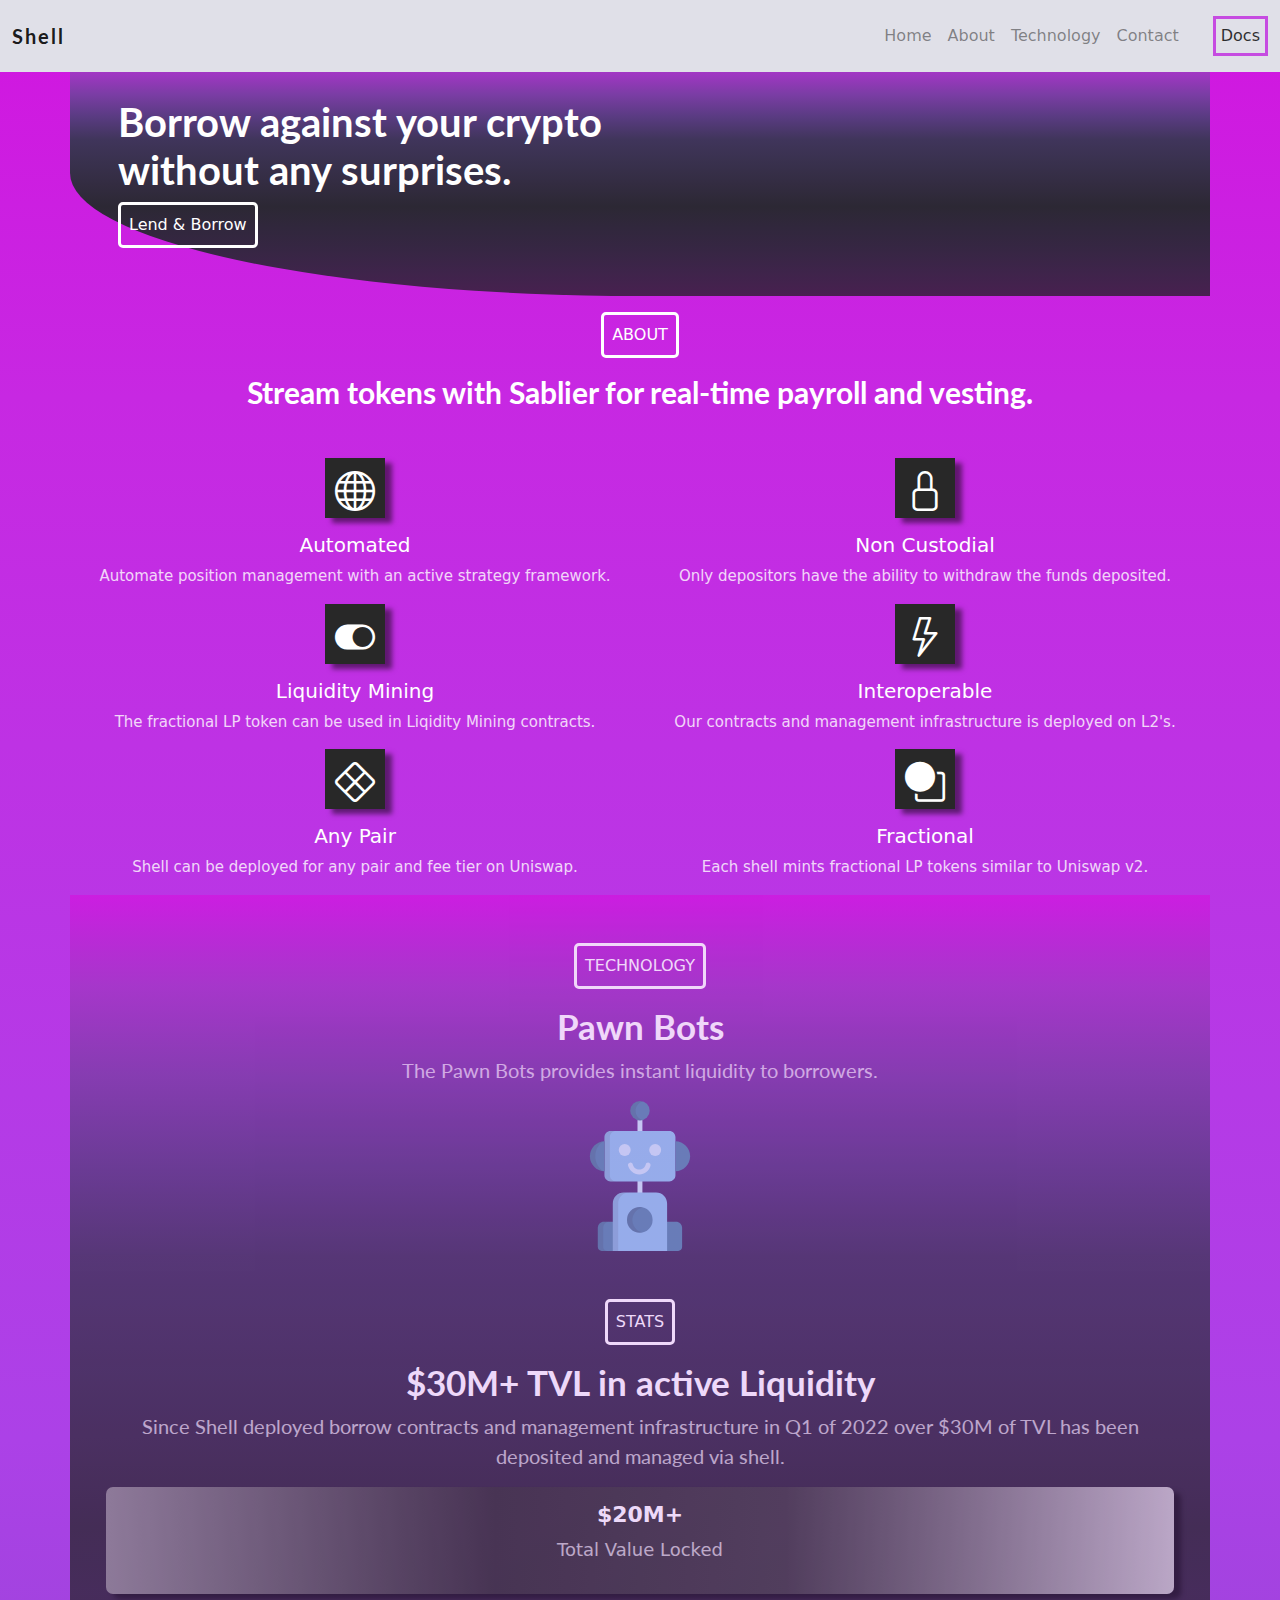
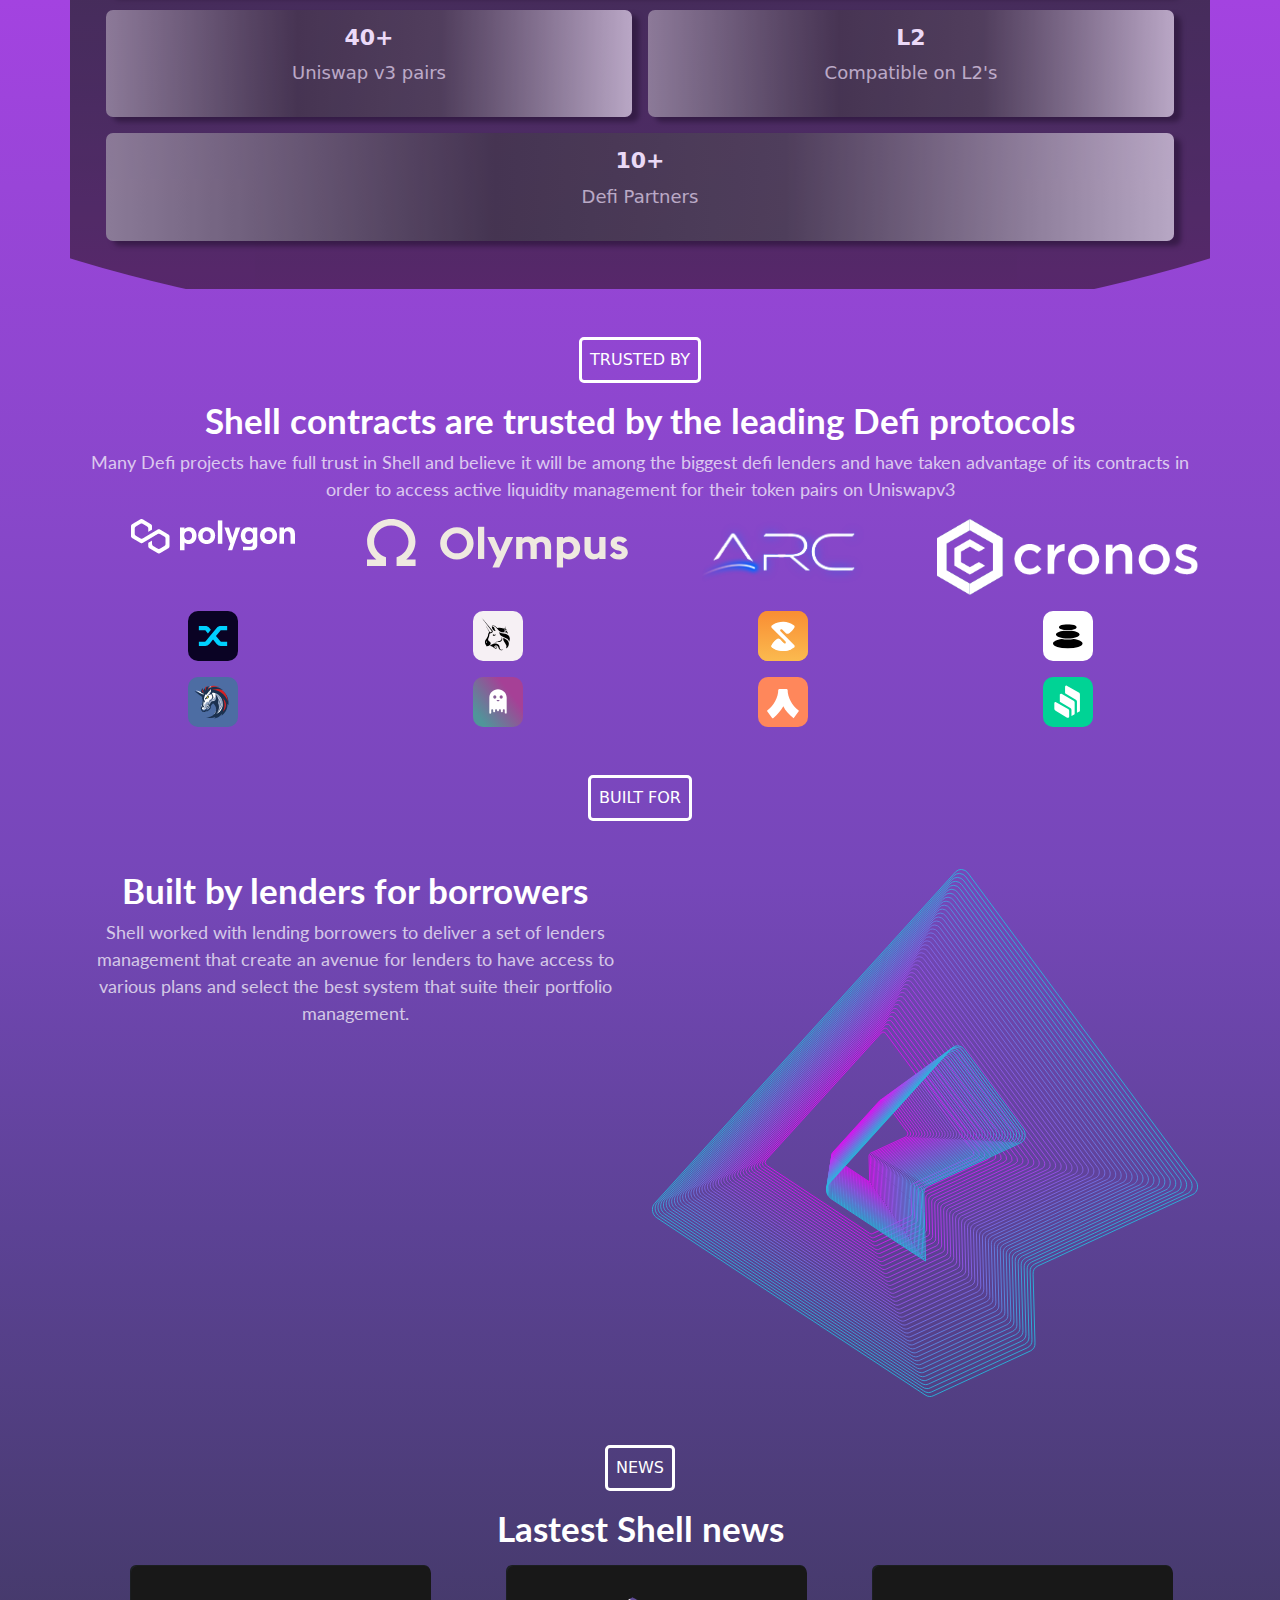
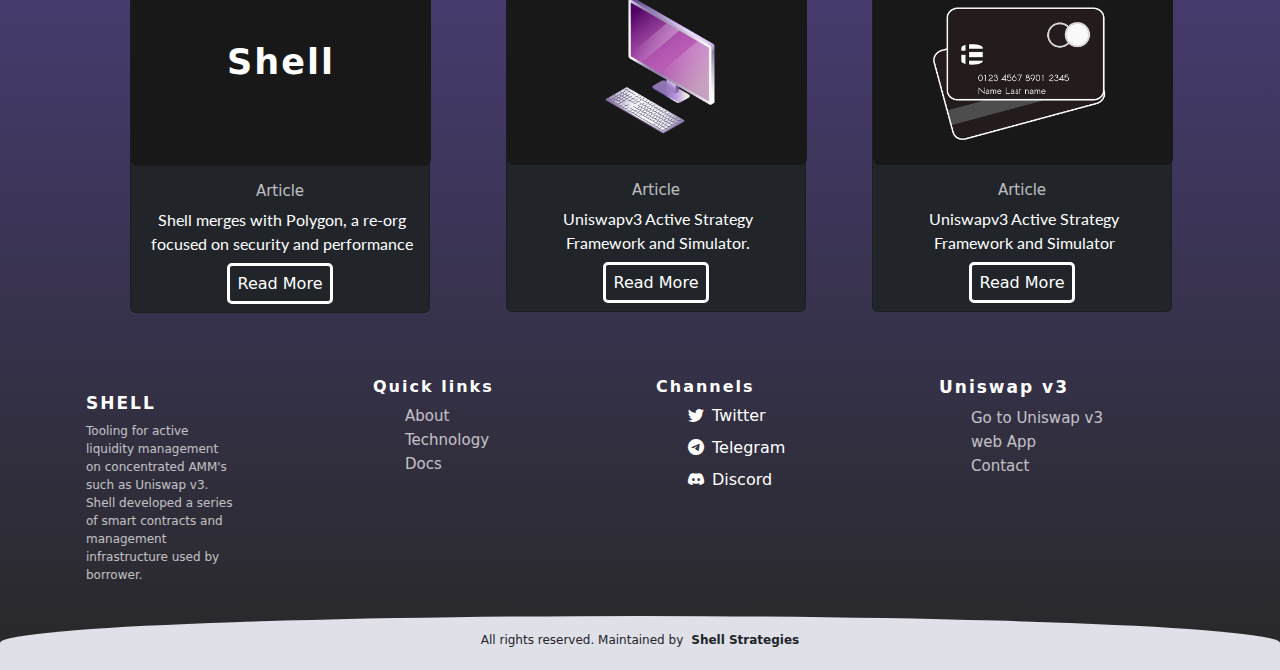
==== commit 19cb51d4: "Update index.html" ====
--- a/index.html
+++ b/index.html
@@ -311,7 +311,7 @@
              style="white-space:nowrap;">
         
         <div class="col">
-    <div class="card bg-dark me-3 mb-3">
+    <div class="card bg-dark me-3 mb-3 mx-auto">
   <span class="text-center">Shell</span>
   <div class="card-body">
     <h5 class="card-title" style="opacity:0.7; font-size: 15px;">Article</h5>
@@ -322,7 +322,7 @@
 </div>
 
 <div class="col">
-<div class="card bg-dark me-3 mb-3">
+<div class="card bg-dark me-3 mb-3 mx-auto">
   <div class="img-holder1">
   <img src="./images/—Pngtree—stereo style desktop computer office_4023579.png" class="card-img-top" alt="Fissure in Sandstone"/>
   </div>
--- a/style.css
+++ b/style.css
@@ -253,7 +253,7 @@
   opacity: 0.7;
 }
 .built span{
-   width: 335px;
+   width: 300px;
    height: 200px;
    background-color: #181818;
    margin: 0 auto;
@@ -266,7 +266,7 @@
 }
 
 .img-holder1 {
-  width: 335px;
+  width: 300px;
    background-color: #181818;
    margin: 0 auto;
    border-radius: 7px;
@@ -277,13 +277,16 @@
 }
 
 .card{
-    width:335px;
-    }
-
-#card-holder{
-
- margin-left: 160px;
-
+    width:300px;
+}
+
+#card-text{
+opacity:1;
+font-size:16px;
+width:270px;
+word-wrap:break-word;
+overflow-x:hidden;
+white-space:pre-wrap;
 }
 
 .fade-img img{ 
@@ -368,7 +371,7 @@
   opacity: 0.8;
 }
 .built span{
-   width: 360px;
+   width: 300px;
    height: 200px;
    background-color: #181818;
    margin: 0 auto;
@@ -381,20 +384,23 @@
 }
 
 .img-holder1 {
-  width: 360px;
+  width: 300px;
    background-color: #181818;
    margin: 0 auto;
    border-radius: 7px;
 }
     .card{
-        width:360px;
+        width:300px;
         }
 
     #card-holder{
-
- margin-left: 0;
-
-}
+   display:flex;
+   flex-direction:column;
+   align-items:center;
+   align-content:center;
+   margin:0 auto;
+}
+
 .contact p{
   font-size: 10px;
    font-family: inherit;
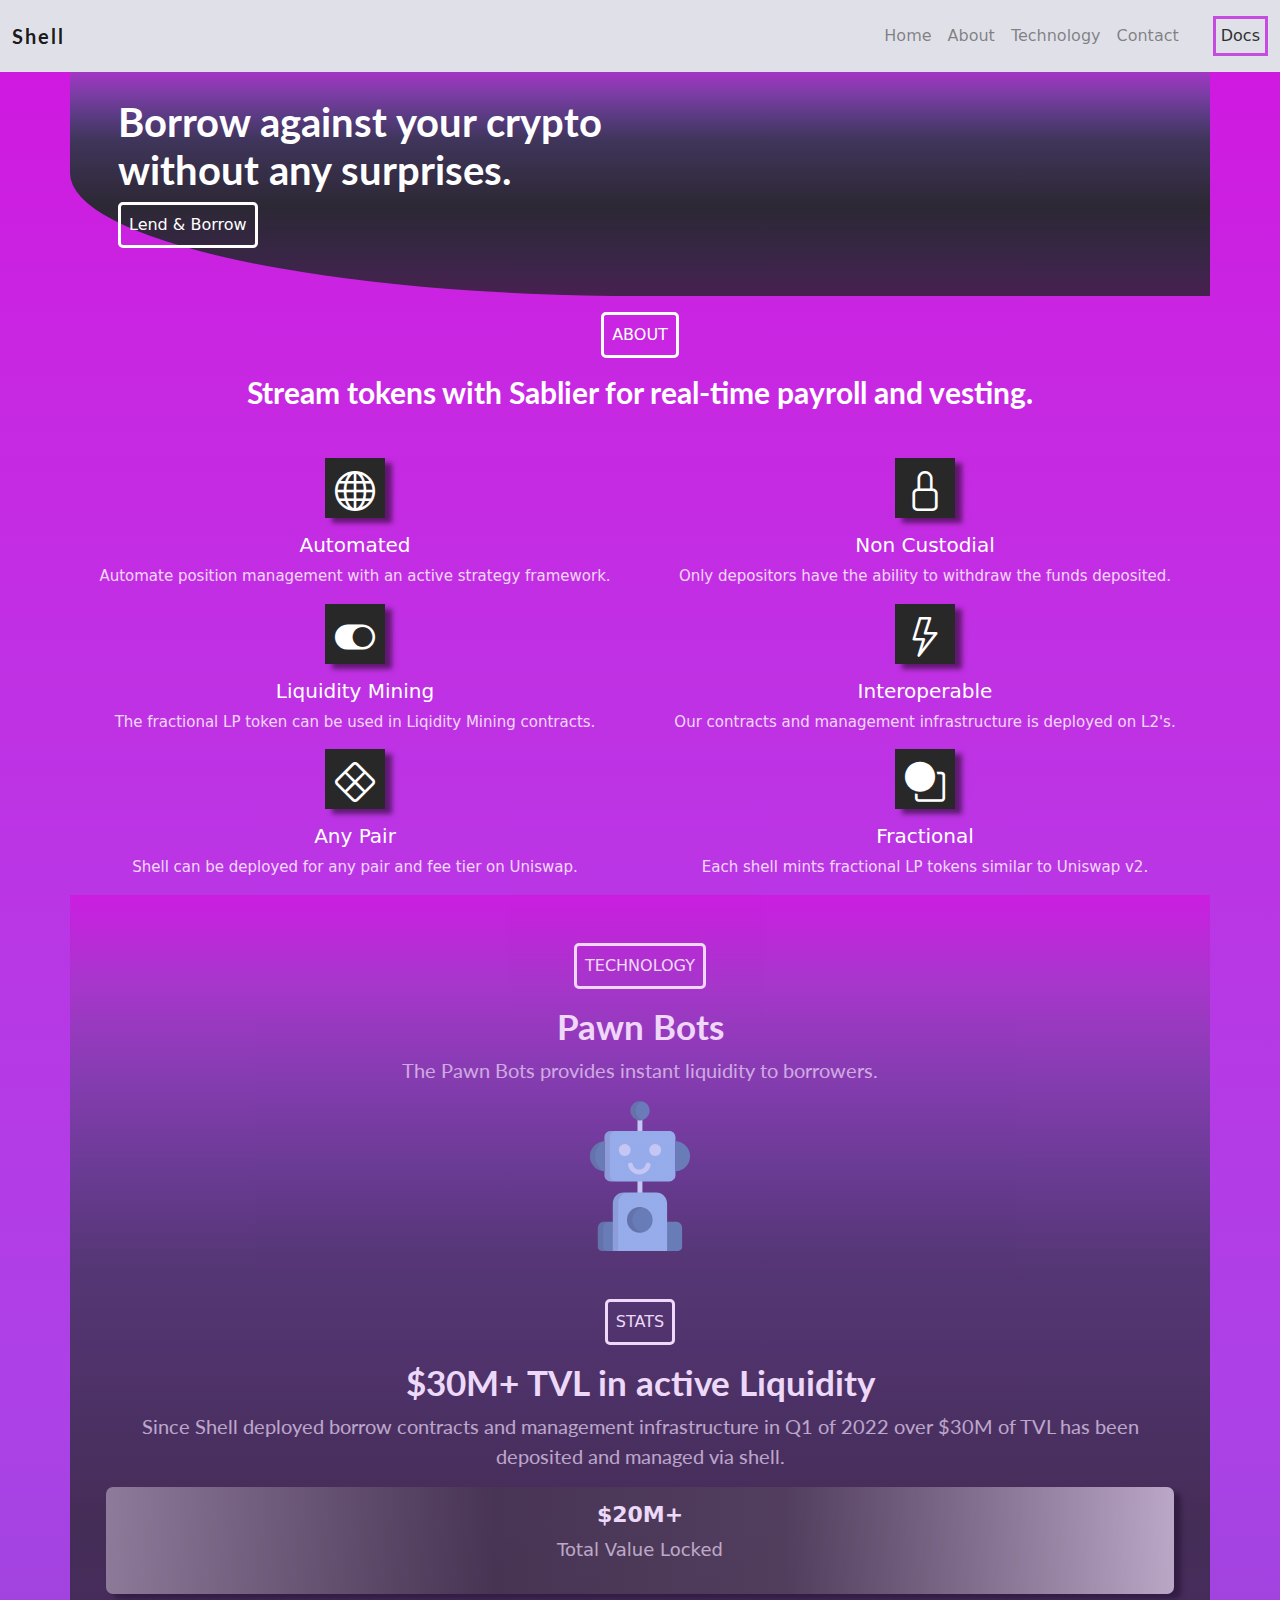
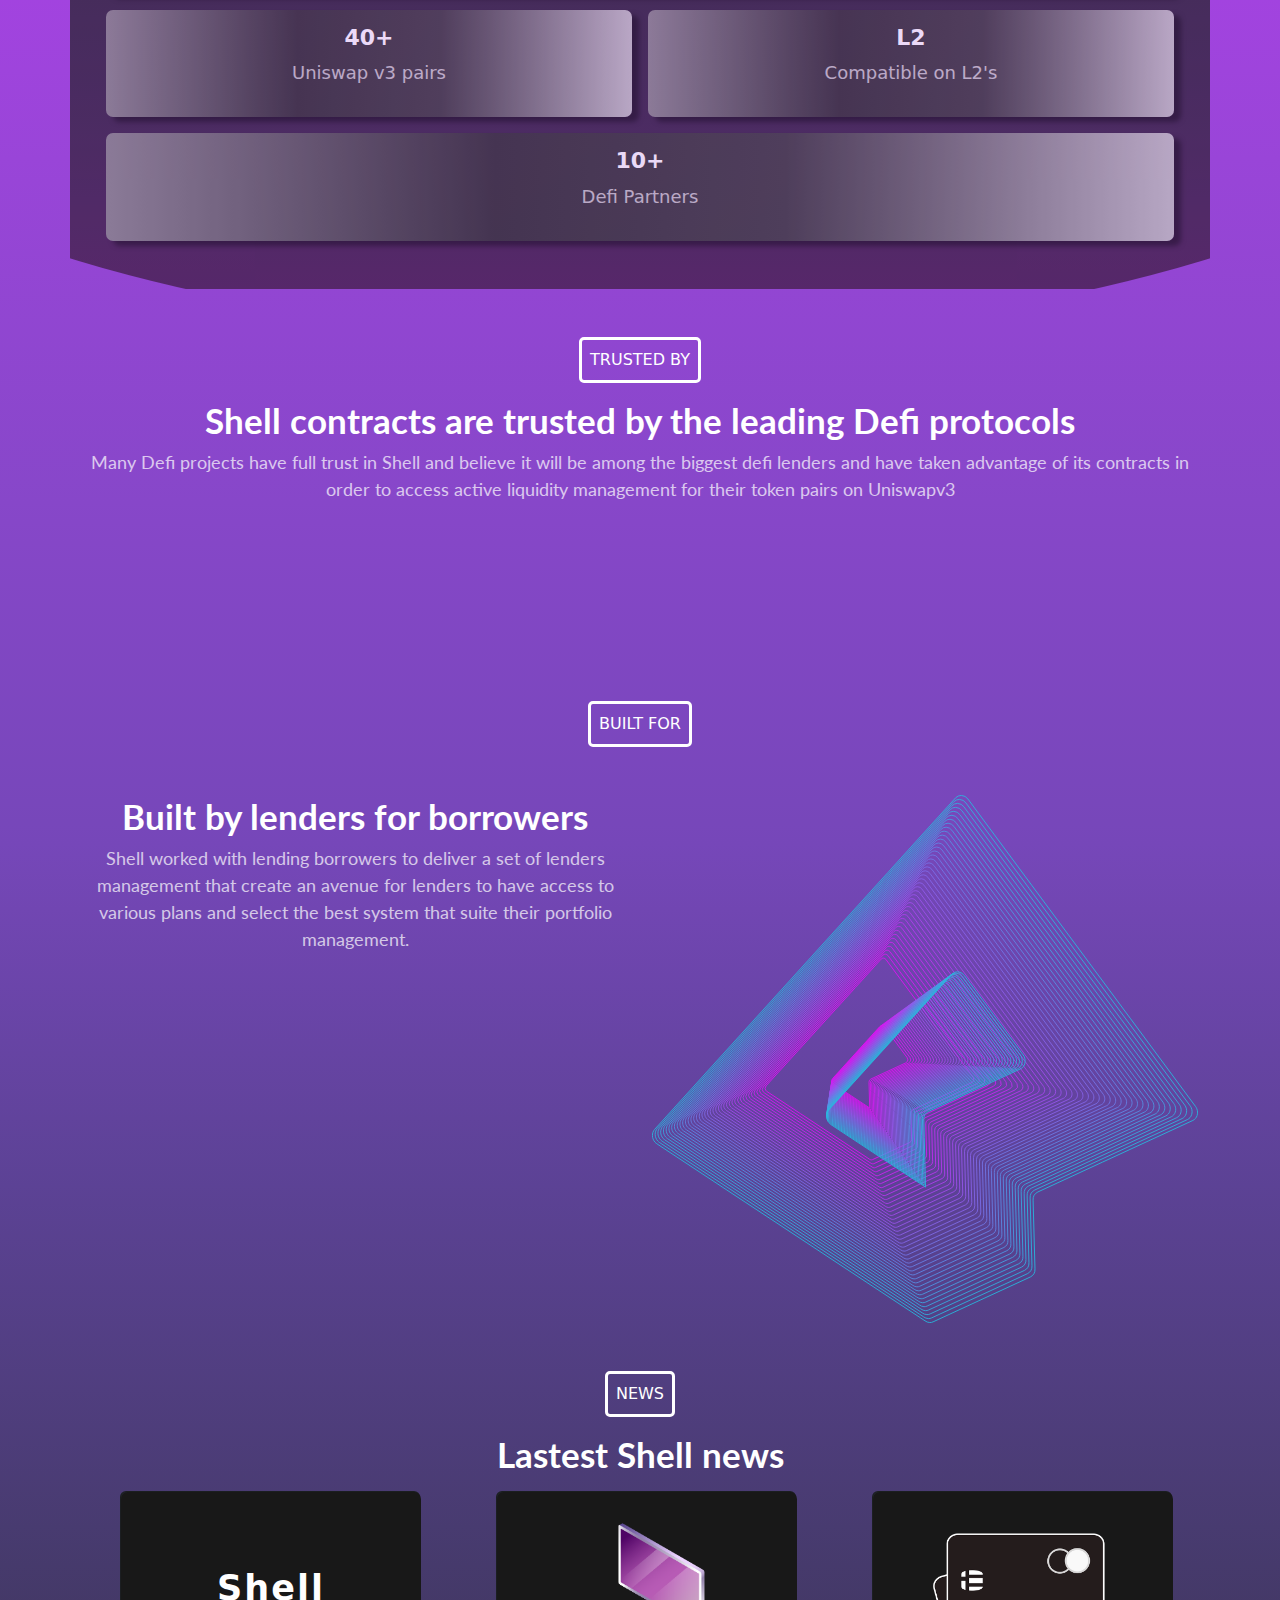
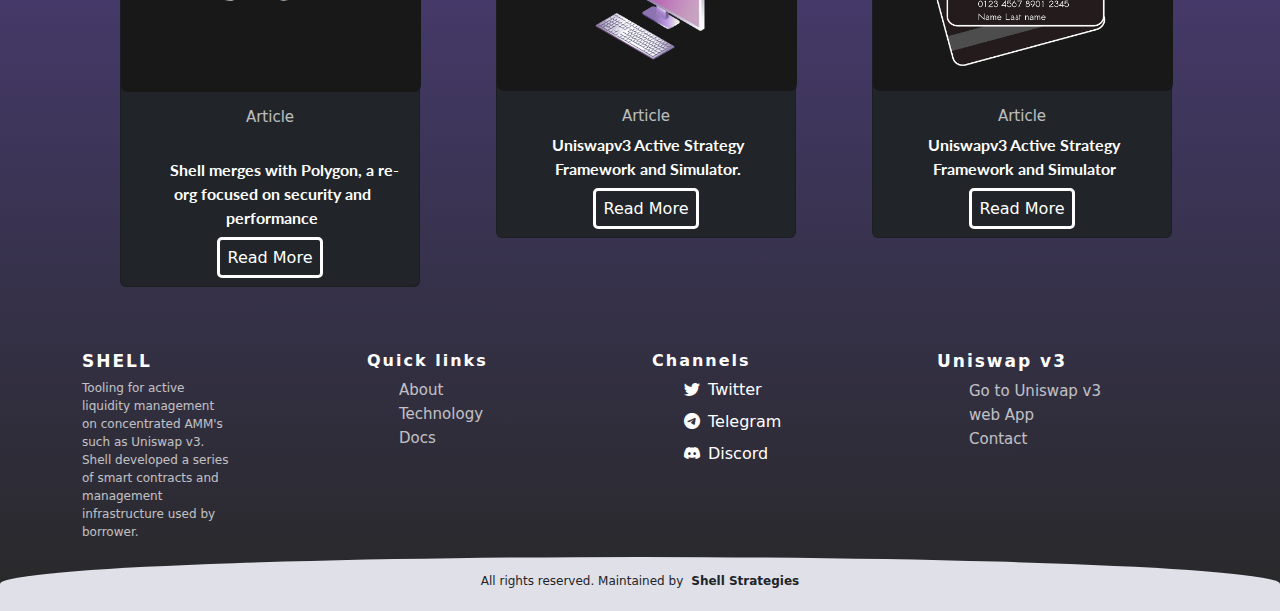
==== commit b72abbc3: "Add files via upload" ====
--- a/index.html
+++ b/index.html
@@ -67,7 +67,7 @@
           
           <button class="btn">
           <li class="nav-item">
-           <button><a href="/shell/docs.html" id="Docs">Docs</a></button>
+           <button><a href="/docs.html" id="Docs">Docs</a></button>
           </li>
       </div>
     </div>
@@ -88,7 +88,7 @@
      </div>
       
       <div class="col-md">
-     <img class="img-fluid"src="./images/globe.gif" alt="">
+     <img class="img-fluid"src="/images/globe.gif" alt="">
       </div>
     </div>
   </div>
@@ -166,17 +166,16 @@
       <button class="button1">TECHNOLOGY</button>
       </div>
       
-    
+
         <div class="col-md mt-3">
       <h2>Pawn Bots</h2>
       <p>The Pawn Bots provides instant liquidity to borrowers.</p>
       </div>
       
       <div class="col-md img-holder">
-      <img class="img-fluid img"src="./images/robot-svgrepo-com.svg" alt=""
-         style="width:150px;">
-      </div>
-   
+      <img class="img-fluid img"src="/images/robot-svgrepo-com.svg" alt=""
+      style="width:150px;">
+      </div>
     
     <div class="d-flex align-item-center justify-content-center mt-5">
       <button class="button1">STATS</button>
@@ -223,63 +222,126 @@
       <h2>Shell contracts are trusted by the leading Defi protocols</h2>
     <p>Many Defi projects have full trust in Shell and believe it will be among the biggest defi lenders and have taken advantage of its contracts in order to access active liquidity management for their token pairs on Uniswapv3</p>
     
-    <div class="row d-flex align-items-start justify-content-between line-1"
-    style="white-space:nowrap">
-      <div class="col">
-        <img  class="img-fluid" src="./assets/polygon.png" alt="">
-      </div>
-      
-      <div class="col">
-        <img  class="img-fluid" src="./assets/6222303d9950a5468873392c_logo.svg" alt="">
-      </div>
-      
-      <div class="col">
-        <img  class="img-fluid" src="./assets/arc-logo.png" alt="">
-      </div>
-      
-      <div class="col">
-        <img  class="img-fluid" src="./assets/cronos.png" alt="">
-      </div>
-    </div>
+    <div class="scrolling"
+    style="white-space:nowrap;"
+    id="col">
+      <div class="scrolling-col-polygon">
+        <img  class="img-fluid" src="/assets/polygon.png" alt=""
+        width="50px;">
+      </div>
+      
+      <div class="scrolling-col-olympus">
+        <img  class="img-fluid" src="/assets/6222303d9950a5468873392c_logo.svg" alt=""
+        width="50px;">
+      </div>
+      
+      <div class="scrolling-col-arc">
+        <img  class="img-fluid" src="/assets/arc-logo.png" alt=""
+        width="50px;">
+      </div>
+      
+      <div class="scrolling-col-cronus">
+        <img  class="img-fluid" src="/assets/cronos.png" alt=""
+        width="50px;">
+      </div>
+  
+     <div class="scrolling-col-polygon">
+        <img  class="img-fluid" src="/assets/polygon.png" alt=""
+        width="50px;">
+      </div>
+      
+      <div class="scrolling-col-olympus">
+        <img  class="img-fluid" src="/assets/6222303d9950a5468873392c_logo.svg" alt=""
+        width="50px;">
+      </div>
+      
+      <div class="scrolling-col-arc">
+        <img  class="img-fluid" src="/assets/arc-logo.png" alt=""
+        width="50px;">
+      </div>
+      
+      <div class="scrolling-col-arc">
+        <img  class="img-fluid" src="/assets/cronos.png" alt=""
+        width="50px;">
+      </div>
+      </div>
+      
+      <!--end of section 1-->
+      
+  <div class="scrolling-2" style="white-space: nowrap;" id="col-2">
+  
+      <div class="scrolling-col-syn">
+        <img  class="img-fluid" src="/assets2/synthetix.c95bbf04.svg" alt="" style="width: 50px;">
+      </div>
+      
+      <div class="scrolling-col-uniswap">
+        <img  class="img-fluid" src="/assets2/uniswap.0dd74bdc.svg" alt="" style="width: 50px;">
+      </div>
+      
+      <div class="scrolling-col-sab">
+        <img  class="img-fluid" src="/assets2/sablier.9f9cd144.svg" alt="" style="width:50px;">
+      </div>
+      
+      <div class="scrolling-col-bal">
+        <img src="/assets2/balancer.b8010493.svg" class="img-fluid" alt="" style="width: 50px;">
+      </div>
+      
+         <div class="scrolling-col-syn">
+        <img  class="img-fluid" src="/assets2/synthetix.c95bbf04.svg" alt="" style="width: 50px;">
+      </div>
+      
+      <div class="scrolling-col-uniswap">
+        <img  class="img-fluid" src="/assets2/uniswap.0dd74bdc.svg" alt="" style="width: 50px;">
+      </div>
+      
+      <div class="scrolling-col-sab">
+        <img  class="img-fluid" src="/assets2/sablier.9f9cd144.svg" alt="" style="width:50px;">
+      </div>
+      
+      <div class="scrolling-col-bal">
+        <img src="/assets2/balancer.b8010493.svg" class="img-fluid" alt="" style="width: 50px;">
+      </div>
+    </div>
+   <!--end of section2-->
    
-      
-  <div class="row d-flex align-items-start justify-content-between mt-3 line-2"
-    style="white-space:nowrap">
-      <div class="col">
-        <img  class="img-fluid" src="./assets2/synthetix.c95bbf04.svg" alt="" style="width: 50px;">
-      </div>
-      
-      <div class="col">
-        <img  class="img-fluid" src="./assets2/uniswap.0dd74bdc.svg" alt="" style="width: 50px;">
-      </div>
-      
-      <div class="col">
-        <img  class="img-fluid" src="./assets2/sablier.9f9cd144.svg" alt="" style="width:50px;">
-      </div>
-      
-      <div class="col">
-        <img src="./assets2/balancer.b8010493.svg" class="img-fluid" alt="" style="width: 50px;">
-      </div>
-    </div>
-   
-     <div class="row d-flex align-items-start justify-content-between mt-3 line-3"
-    style="white-space:nowrap">
-      <div class="col">
-        <img  class="img-fluid" src="./assets2/1inch.2ad4a6af.svg" alt="" style="width: 50px;">
-      </div>
-      
-      <div class="col">
-        <img  class="img-fluid" src="./assets2/aave.b7379284.svg" alt="" style="width: 50px;">
-      </div>
-      
-      <div class="col">
-        <img  class="img-fluid" src="./assets2/argent.a43a08f9.svg" alt="" style="width:50px;">
-      </div>
-      
-      <div class="col">
-        <img src="./assets2/compound.05f6a069.svg" class="img-fluid" alt="" style="width: 50px;">
-      </div>
-    </div>
+     <div class="scrolling-3"
+    style="white-space:nowrap"
+    id="col-3">
+       
+      <div class="scrolling-col-inch">
+        <img  class="img-fluid" src="/assets2/1inch.2ad4a6af.svg" alt="" style="width: 50px;">
+      </div>
+      
+      <div class="scrolling-col-aave">
+        <img  class="img-fluid" src="/assets2/aave.b7379284.svg" alt="" style="width: 50px;">
+      </div>
+      
+      <div class="scrolling-col-argent">
+        <img  class="img-fluid" src="/assets2/argent.a43a08f9.svg" alt="" style="width:50px;">
+      </div>
+      
+      <div class="scrolling-col-comp">
+        <img src="/assets2/compound.05f6a069.svg" class="img-fluid" alt="" style="width: 50px;">
+      </div>
+      
+         <div class="scrolling-col-inch">
+        <img  class="img-fluid" src="/assets2/1inch.2ad4a6af.svg" alt="" style="width: 50px;">
+      </div>
+      
+      <div class="scrolling-col-aave">
+        <img  class="img-fluid" src="/assets2/aave.b7379284.svg" alt="" style="width: 50px;">
+      </div>
+      
+      <div class="scrolling-col-argent">
+        <img  class="img-fluid" src="/assets2/argent.a43a08f9.svg" alt="" style="width:50px;">
+      </div>
+      
+      <div class="scrolling-col-comp">
+        <img src="/assets2/compound.05f6a069.svg" class="img-fluid" alt="" 
+         style="width: 50px;">
+      </div>
+    </div>
+    <!--end of section3-->
     </div>
   </section>
   
@@ -295,8 +357,8 @@
       <p>Shell worked with lending borrowers to deliver a set of lenders management that create an avenue for lenders to have access to various plans and select the best system that suite their portfolio management.</p>
       </div>
       
-      <div class="col-md fade-img">
-      <img class="img-fluid" src="./images/about.svg" alt="">
+      <div class="col-md">
+      <img class="img-fluid" src="/images/about.svg" alt="">
     </div>
     </div>
     
@@ -306,25 +368,25 @@
       
         <h2 class="mt-3 mb-3 text-center">Lastest Shell news</h2>
         
-      <div class="row text-center text-white"
-           id="card-holder"
-             style="white-space:nowrap;">
+      <div class="row" id="card-holder"
+      style="white-space:nowrap;">
         
         <div class="col">
-    <div class="card bg-dark me-3 mb-3 mx-auto">
+    <div class="card bg-dark mb-3 mx-auto">
   <span class="text-center">Shell</span>
   <div class="card-body">
     <h5 class="card-title" style="opacity:0.7; font-size: 15px;">Article</h5>
-    <p class="card-text" id="card-text">Shell merges with Polygon, a re-org focused on security and performance</p>
+    <p class="card-text" id="card-text">
+      Shell merges with Polygon, a re-org focused on security and performance</p>
     <a href="#!" class="button1" style="text-decoration:none; margin-bottom: 10px;">Read More</a>
   </div>
 </div>
 </div>
 
 <div class="col">
-<div class="card bg-dark me-3 mb-3 mx-auto">
+<div class="card bg-dark  mb-3 mx-auto">
   <div class="img-holder1">
-  <img src="./images/—Pngtree—stereo style desktop computer office_4023579.png" class="card-img-top" alt="Fissure in Sandstone"/>
+  <img src="/images/—Pngtree—stereo style desktop computer office_4023579.png" class="card-img-top" alt="Fissure in Sandstone"/>
   </div>
  <div class="card-body">
       <h5 class="card-title" style="opacity:0.7; font-size: 15px;">Article</h5>
@@ -337,7 +399,7 @@
 <div class="col">
 <div class="card bg-dark mx-auto">
   <div class="img-holder1">
-  <img src="./images/pnghut_debit-card-ethereum-credit-cryptocurrency-bitcoin-atm.png" class="card-img-top" alt="Fissure in Sandstone"/>
+  <img src="/images/pnghut_debit-card-ethereum-credit-cryptocurrency-bitcoin-atm.png" class="card-img-top" alt="Fissure in Sandstone"/>
   </div>
  <div class="card-body">
       <h5 class="card-title" style="opacity:0.7; font-size: 15px;">Article</h5>
@@ -356,7 +418,7 @@
    <div class="row d-flex align-items-start justify-content-between"
     style="white-space:nowrap">
      
-      <div class="col p-3">
+      <div class="col">
         <h3>SHELL</h3>
         <p>Tooling for active liquidity management on concentrated AMM's such as Uniswap v3.<br>Shell developed a series of smart contracts and management infrastructure used by borrower.</p>
       </div>
@@ -366,7 +428,7 @@
         <ul>
           <li><a href="#about">About</a></li>
             <li><a href="#technology">Technology</a></li>
-              <li><a href="/shell/docs.html">Docs</a></li>
+              <li><a href="/docs.html">Docs</a></li>
         </ul>
       </div>
       
@@ -383,7 +445,7 @@
         <h3>Uniswap v3</h3>
         <ul>
           <li><a href="https://app.uniswap.org/">Go to Uniswap v3</a></li>
-          <li><a href="/shell/index.html">web App</a></li>
+          <li><a href="/index.html">web App</a></li>
           <li><a href="#contact">Contact</a></li>
         </ul>
       </div>
--- a/style.css
+++ b/style.css
@@ -1,11 +1,4 @@
 @import url('https://fonts.googleapis.com/css2?family=Lato:wght@100;300;400;700&family=Poppins:ital,wght@0,200;0,300;0,400;0,500;0,600;0,700;0,800;1,100;1,200;1,300;1,400;1,500;1,600;1,700;1,800&family=Source+Sans+Pro:ital,wght@0,200;0,300;0,400;0,700;1,200;1,300;1,400;1,600;1,700&display=swap');
-
-html, body{
-    overflow-x:hidden;
-    width:100%;
-    margin:0;
-    padding:0;
-    }
 
 body {
     font-size: 15pt;
@@ -190,56 +183,142 @@
   opacity: 0.7;
 }
 
-.line-1 {
-  animation: text 1s ease-in forwards infinite alternate-reverse 3s; 
-}
-
-@keyframes text{
+/*scrolling-section-col*/
+.scrolling-col-polygon{
+  display: inline;
+  margin-right: 10px;
+}
+
+.scrolling-col-olympus{
+  display: inline;
+  margin-right: 10px;
+}
+
+.scrolling-col-arc{
+  display: inline;
+  margin-right: 10px;
+}
+
+.scrolling-col-cronus{
+  display: inline;
+  margin-right: 10px;
+}
+.scrolling{
+  overflow-x: hidden;
+}
+#col{
+  padding: 0;
+  transform: translateX(100%);
+  animation-name:scrolling;
+  animation-duration:20s;
+  transition-timing-function: linear;
+  animation-iteration-count: infinite;
+  animation-direction: alternate-reverse;
+}
+
+@keyframes scrolling{
   0%{
-    transform: translateX(-20%);
-  }
- 
+    transform: translateX(-10%);
+  }
   100%{
-    opacity: 0.3;
-    transform: translateX(-25px);
-  }
-}
-
-
-.line-2 {
-  animation: text 1s ease-out forwards infinite alternate 3s; 
-}
-
-@keyframes text{
+    transform: translateX(-100%);
+  }
+}
+
+/*second scrolling-section-col*/
+.scrolling-col-syn{
+  display: inline;
+  margin-right: 10px;
+}
+
+.scrolling-col-uniswap{
+  display: inline;
+  margin-right: 10px;
+}
+
+.scrolling-col-sab{
+  display: inline;
+  margin-right: 10px;
+}
+
+.scrolling-col-bal{
+  display: inline;
+  margin-right: 10px;
+}
+
+.scrolling{
+  overflow: hidden;
+}
+
+#col-2{
+  padding: 0;
+  transform: translateX(100%);
+  animation-name:scrolling-2;
+  animation-duration:20s;
+  transition-timing-function: linear;
+  animation-iteration-count: infinite;
+  animation-direction: alternate-reverse;
+}
+
+@keyframes scrolling-2{
   0%{
-    transform: translateX(-25px);
-  }
-  
+    transform: translateX(-100%);
+  }
   100%{
-    opacity: 0.3;
-    transform: translateX(-20%);
-  }
-}
-
-
-.line-3 {
-  animation: text 1s ease-in forwards infinite alternate-reverse 3s; 
-}
-
-@keyframes text{
+    transform: translateX(-10%);
+  }
+}
+
+/*second scrolling-section-col*/
+.scrolling-col-inch{
+  display: inline;
+  margin-right: 10px;
+}
+
+.scrolling-col-aave{
+  display: inline;
+  margin-right: 10px;
+}
+
+.scrolling-col-argent{
+  display: inline;
+  margin-right: 10px;
+}
+
+.scrolling-col-comp{
+  display: inline;
+  margin-right: 10px;
+}
+
+.scrolling-2{
+  overflow: hidden;
+}
+
+.scrolling-3{
+  overflow: hidden;
+}
+
+#col-3{
+  margin-top: 10px;
+  padding: 0;
+  transform: translateX(100%);
+  animation-name:scrolling-3;
+  animation-duration:20s;
+  transition-timing-function: linear;
+  animation-iteration-count: infinite;
+  animation-direction: alternate-reverse;
+}
+
+@keyframes scrolling-3{
   0%{
-    transform: translateX(-20%);
-  }
- 
+    transform: translateX(-10%);
+  }
   100%{
-    opacity: 0.3;
-    transform: translateX(-25px);
-  }
-}
-
+    transform: translateX(-100%);
+  }
+}
 
 /*built for*/
-
 .built h2{
   font-size: 35px;
   font-weight: bold;
@@ -252,6 +331,7 @@
   font-family: 'Lato';
   opacity: 0.7;
 }
+
 .built span{
    width: 300px;
    height: 200px;
@@ -265,6 +345,8 @@
    letter-spacing: 2px;
 }
 
+
+
 .img-holder1 {
   width: 300px;
    background-color: #181818;
@@ -272,40 +354,23 @@
    border-radius: 7px;
 }
 
+.card{
+  width: 300px;
+}
+
+#card-text {
+  opacity: 1;
+  font-size: 16px;
+  font-weight: bold;
+  width: 270px;
+ word-wrap: break-word;
+ overflow-x:hidden;
+ white-space: pre-wrap;
+}
+
 .img-holder1 img{
   width: 199px;
 }
-
-.card{
-    width:300px;
-}
-
-#card-text{
-opacity:1;
-font-size:16px;
-width:270px;
-word-wrap:break-word;
-overflow-x:hidden;
-white-space:pre-wrap;
-}
-
-.fade-img img{ 
-animation: fade-img 1s ease-in forwards infinite alternate 3s; 
-}
-@keyframes fade-img{
-0%{
-opacity:1;
-}
-
- 50%{ 
-opacity:0.5;
- }
- 
-100%{
- opacity: 0.4; 
-}
-}
-
 
 /*contact*/
 .contact h3{
@@ -357,14 +422,6 @@
 
 
 @media only screen and (max-width: 768px){
-    html, body{
-        overflow-x:hidden;
-        margin:0;
-        width:100%;
-        padding:0;
-     
-        }
-    
   .icon-holder p{
   font-family: inherit;
   font-size: 13px;
@@ -389,16 +446,17 @@
    margin: 0 auto;
    border-radius: 7px;
 }
-    .card{
-        width:300px;
-        }
-
-    #card-holder{
-   display:flex;
-   flex-direction:column;
-   align-items:center;
-   align-content:center;
-   margin:0 auto;
+
+.card{
+  width: 300px;
+}
+
+#card-holder{
+ display: flex;
+ flex-direction: column;
+ align-items: center;
+ align-content: center;
+ margin:0 auto;
 }
 
 .contact p{
@@ -419,12 +477,9 @@
 }
 }
 
+
 @media only screen and (min-width: 1280px) and (orientation : landscape) {
-
   #card-holder{
-
  margin-left:0;
-
-}
-
-}
+}
+}
